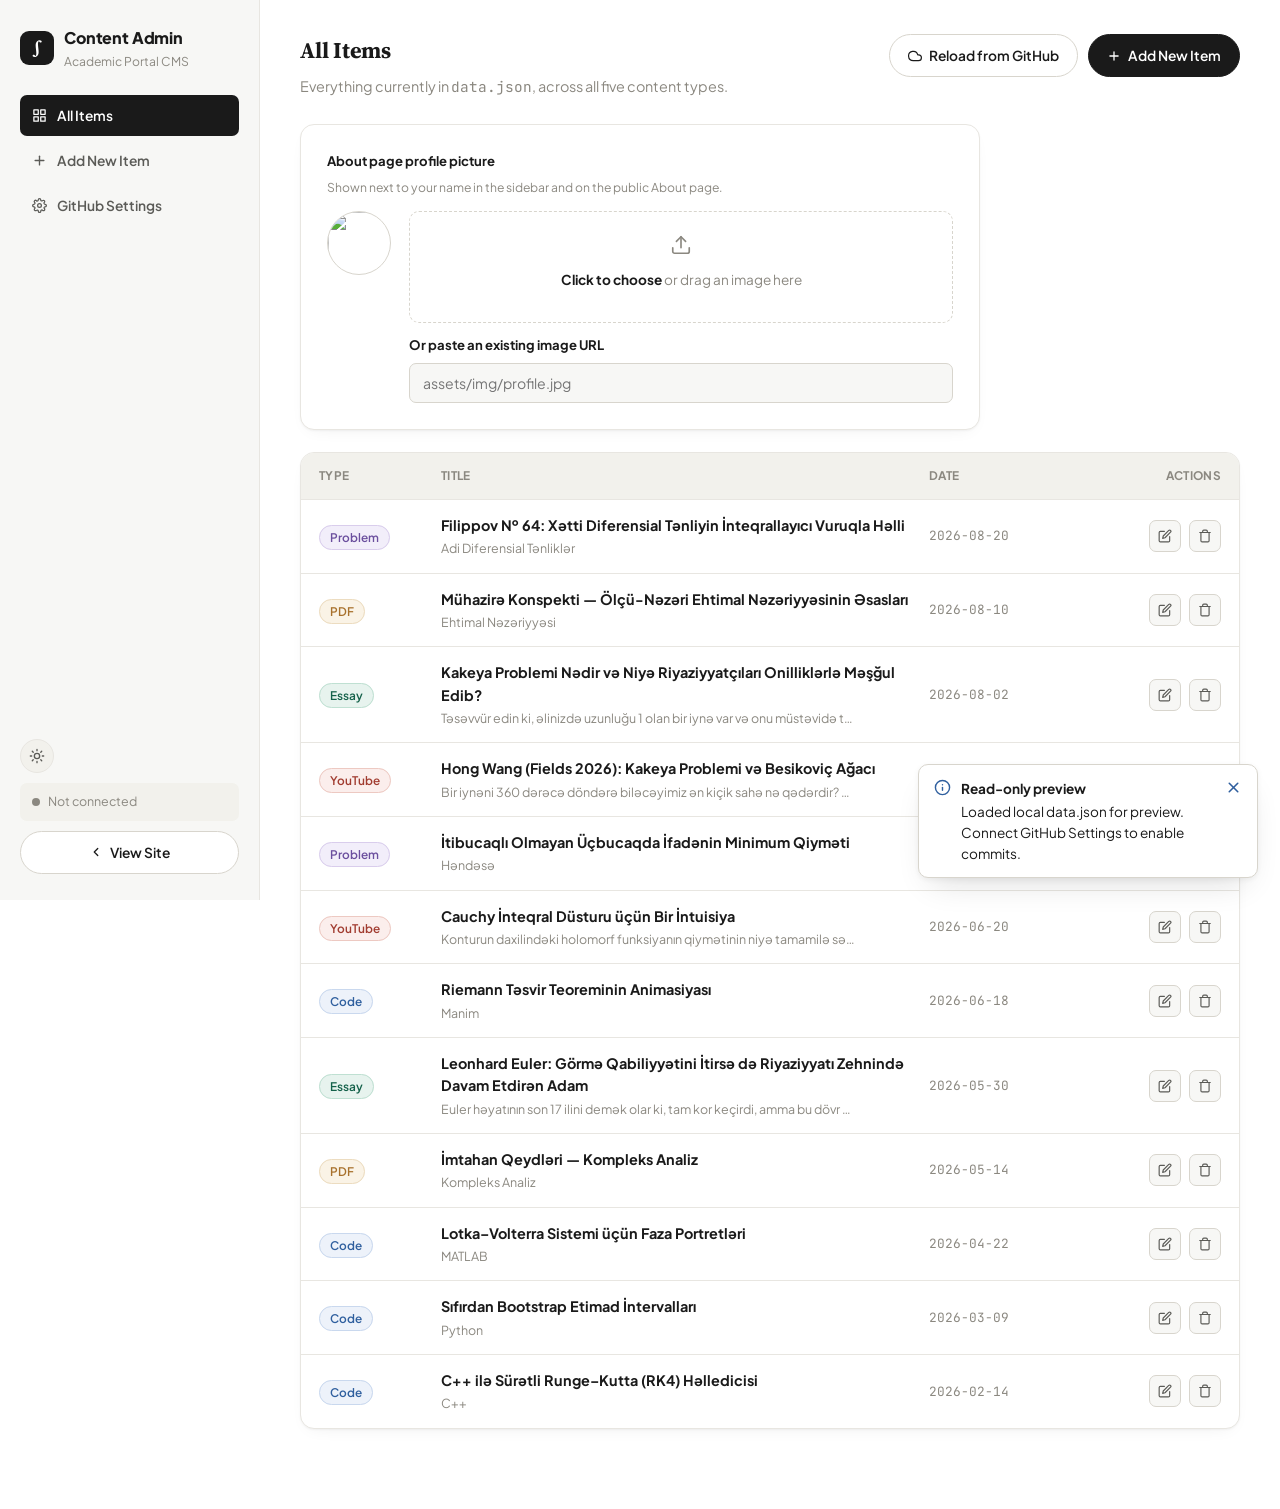
==== admin.html @ de687045 "Add files via upload" ====
<!DOCTYPE html>
<html lang="en">

<head>
  <meta charset="UTF-8">
  <meta name="viewport" content="width=device-width, initial-scale=1.0">
  <title>Admin — Anur Qoradalov</title>
  <link rel="preconnect" href="https://fonts.googleapis.com">
  <link rel="preconnect" href="https://fonts.gstatic.com" crossorigin>
  <link rel="stylesheet" href="styles.css">
  <link rel="stylesheet" href="https://cdnjs.cloudflare.com/ajax/libs/KaTeX/0.16.9/katex.min.css">
  <script defer src="https://cdnjs.cloudflare.com/ajax/libs/KaTeX/0.16.9/katex.min.js"></script>
  <script defer src="https://cdnjs.cloudflare.com/ajax/libs/KaTeX/0.16.9/contrib/auto-render.min.js"></script>
</head>

<body>

  <svg aria-hidden="true" style="position:absolute;width:0;height:0;overflow:hidden;">
    <defs>
      <symbol id="i-grid" viewBox="0 0 24 24" fill="none" stroke="currentColor" stroke-width="2" stroke-linecap="round" stroke-linejoin="round"><rect x="3" y="3" width="7" height="7"/><rect x="14" y="3" width="7" height="7"/><rect x="14" y="14" width="7" height="7"/><rect x="3" y="14" width="7" height="7"/></symbol>
      <symbol id="i-plus" viewBox="0 0 24 24" fill="none" stroke="currentColor" stroke-width="2.2" stroke-linecap="round" stroke-linejoin="round"><line x1="12" y1="5" x2="12" y2="19"/><line x1="5" y1="12" x2="19" y2="12"/></symbol>
      <symbol id="i-gear" viewBox="0 0 24 24" fill="none" stroke="currentColor" stroke-width="2" stroke-linecap="round" stroke-linejoin="round"><circle cx="12" cy="12" r="3"/><path d="M19.4 15a1.65 1.65 0 0 0 .33 1.82l.06.06a2 2 0 1 1-2.83 2.83l-.06-.06a1.65 1.65 0 0 0-1.82-.33 1.65 1.65 0 0 0-1 1.51V21a2 2 0 0 1-4 0v-.09A1.65 1.65 0 0 0 9 19.4a1.65 1.65 0 0 0-1.82.33l-.06.06a2 2 0 1 1-2.83-2.83l.06-.06a1.65 1.65 0 0 0 .33-1.82 1.65 1.65 0 0 0-1.51-1H3a2 2 0 0 1 0-4h.09A1.65 1.65 0 0 0 4.6 9a1.65 1.65 0 0 0-.33-1.82l-.06-.06a2 2 0 1 1 2.83-2.83l.06.06a1.65 1.65 0 0 0 1.82.33H9a1.65 1.65 0 0 0 1-1.51V3a2 2 0 0 1 4 0v.09a1.65 1.65 0 0 0 1 1.51 1.65 1.65 0 0 0 1.82-.33l.06-.06a2 2 0 1 1 2.83 2.83l-.06.06a1.65 1.65 0 0 0-.33 1.82V9a1.65 1.65 0 0 0 1.51 1H21a2 2 0 0 1 0 4h-.09a1.65 1.65 0 0 0-1.51 1z"/></symbol>
      <symbol id="i-edit" viewBox="0 0 24 24" fill="none" stroke="currentColor" stroke-width="2" stroke-linecap="round" stroke-linejoin="round"><path d="M11 4H4a2 2 0 0 0-2 2v14a2 2 0 0 0 2 2h14a2 2 0 0 0 2-2v-7"/><path d="M18.5 2.5a2.12 2.12 0 0 1 3 3L12 15l-4 1 1-4Z"/></symbol>
      <symbol id="i-trash" viewBox="0 0 24 24" fill="none" stroke="currentColor" stroke-width="2" stroke-linecap="round" stroke-linejoin="round"><polyline points="3 6 5 6 21 6"/><path d="M19 6v14a2 2 0 0 1-2 2H7a2 2 0 0 1-2-2V6m3 0V4a2 2 0 0 1 2-2h4a2 2 0 0 1 2 2v2"/></symbol>
      <symbol id="i-close" viewBox="0 0 24 24" fill="none" stroke="currentColor" stroke-width="2.2" stroke-linecap="round" stroke-linejoin="round"><line x1="18" y1="6" x2="6" y2="18"/><line x1="6" y1="6" x2="18" y2="18"/></symbol>
      <symbol id="i-check" viewBox="0 0 24 24" fill="none" stroke="currentColor" stroke-width="2.4" stroke-linecap="round" stroke-linejoin="round"><polyline points="20 6 9 17 4 12"/></symbol>
      <symbol id="i-alert" viewBox="0 0 24 24" fill="none" stroke="currentColor" stroke-width="2" stroke-linecap="round" stroke-linejoin="round"><path d="M10.29 3.86 1.82 18a2 2 0 0 0 1.71 3h16.94a2 2 0 0 0 1.71-3L13.71 3.86a2 2 0 0 0-3.42 0z"/><line x1="12" y1="9" x2="12" y2="13"/><line x1="12" y1="17" x2="12.01" y2="17"/></symbol>
      <symbol id="i-info" viewBox="0 0 24 24" fill="none" stroke="currentColor" stroke-width="2" stroke-linecap="round" stroke-linejoin="round"><circle cx="12" cy="12" r="10"/><line x1="12" y1="16" x2="12" y2="12"/><line x1="12" y1="8" x2="12.01" y2="8"/></symbol>
      <symbol id="i-eye" viewBox="0 0 24 24" fill="none" stroke="currentColor" stroke-width="2" stroke-linecap="round" stroke-linejoin="round"><path d="M1 12s4-8 11-8 11 8 11 8-4 8-11 8-11-8-11-8z"/><circle cx="12" cy="12" r="3"/></symbol>
      <symbol id="i-upload" viewBox="0 0 24 24" fill="none" stroke="currentColor" stroke-width="1.8" stroke-linecap="round" stroke-linejoin="round"><path d="M21 15v4a2 2 0 0 1-2 2H5a2 2 0 0 1-2-2v-4"/><polyline points="17 8 12 3 7 8"/><line x1="12" y1="3" x2="12" y2="15"/></symbol>
      <symbol id="i-copy" viewBox="0 0 24 24" fill="none" stroke="currentColor" stroke-width="2" stroke-linecap="round" stroke-linejoin="round"><rect x="9" y="9" width="13" height="13" rx="2"/><path d="M5 15H4a2 2 0 0 1-2-2V4a2 2 0 0 1 2-2h9a2 2 0 0 1 2 2v1"/></symbol>
      <symbol id="i-back" viewBox="0 0 24 24" fill="none" stroke="currentColor" stroke-width="2.2" stroke-linecap="round" stroke-linejoin="round"><polyline points="15 18 9 12 15 6"/></symbol>
      <symbol id="i-cloud" viewBox="0 0 24 24" fill="none" stroke="currentColor" stroke-width="2" stroke-linecap="round" stroke-linejoin="round"><path d="M18 10h-1.26A8 8 0 1 0 9 20h9a5 5 0 0 0 0-10z"/></symbol>
      <symbol id="i-sun" viewBox="0 0 24 24" fill="none" stroke="currentColor" stroke-width="2" stroke-linecap="round" stroke-linejoin="round"><circle cx="12" cy="12" r="4"/><path d="M12 2v2M12 20v2M4.93 4.93l1.41 1.41M17.66 17.66l1.41 1.41M2 12h2M20 12h2M6.34 17.66l-1.41 1.41M19.07 4.93l-1.41 1.41"/></symbol>
      <symbol id="i-moon" viewBox="0 0 24 24" fill="none" stroke="currentColor" stroke-width="2" stroke-linecap="round" stroke-linejoin="round"><path d="M21 12.79A9 9 0 1 1 11.21 3 7 7 0 0 0 21 12.79z"/></symbol>
    </defs>
  </svg>

  <div class="admin-shell">

    <!-- ===================== SIDEBAR ===================== -->
    <aside class="admin-sidebar">
      <div class="admin-brand">
        <div class="admin-brand-mark">∫</div>
        <div>
          <div class="admin-brand-text">Content Admin</div>
          <div class="admin-brand-sub">Academic Portal CMS</div>
        </div>
      </div>

      <nav class="admin-nav">
        <button class="admin-nav-btn is-active" data-view="items"><svg aria-hidden="true"><use href="#i-grid"/></svg>All Items</button>
        <button class="admin-nav-btn" data-view="editor"><svg aria-hidden="true"><use href="#i-plus"/></svg>Add New Item</button>
        <button class="admin-nav-btn" data-view="settings"><svg aria-hidden="true"><use href="#i-gear"/></svg>GitHub Settings</button>
      </nav>

      <div class="admin-sidebar-footer">
        <button class="theme-toggle" id="themeToggle" type="button" aria-label="Toggle dark mode" style="align-self:flex-start;">
          <svg class="icon-sun" aria-hidden="true"><use href="#i-sun"/></svg>
          <svg class="icon-moon" aria-hidden="true"><use href="#i-moon"/></svg>
        </button>
        <div class="conn-status" id="connStatus">
          <span class="conn-dot"></span>
          <span id="connStatusText">Not connected</span>
        </div>
        <a class="btn" href="index.html" style="justify-content:center;">
          <svg aria-hidden="true"><use href="#i-back"/></svg> View Site
        </a>
      </div>
    </aside>

    <!-- ===================== MAIN ===================== -->
    <main class="admin-main">

      <!-- ---------- ITEMS LIST ---------- -->
      <section class="admin-view is-active" data-view="items">
        <div class="admin-header">
          <div>
            <h2>All Items</h2>
            <p>Everything currently in <span class="mono">data.json</span>, across all five content types.</p>
          </div>
          <div style="display:flex; gap:10px;">
            <button class="btn" id="refreshItemsBtn"><svg aria-hidden="true"><use href="#i-cloud"/></svg>Reload from GitHub</button>
            <button class="btn btn-primary" id="newItemBtn"><svg aria-hidden="true"><use href="#i-plus"/></svg>Add New Item</button>
          </div>
        </div>

        <div class="settings-card" id="aboutCard" style="max-width:680px; margin-bottom:22px;">
          <div class="field" style="margin-bottom:14px;">
            <label>About page profile picture</label>
            <p class="hint" style="margin-top:0; margin-bottom:10px;">Shown next to your name in the sidebar and on the public About page.</p>
          </div>
          <div style="display:flex; gap:18px; align-items:flex-start; flex-wrap:wrap;">
            <img id="avatarPreview" src="" alt="" hidden style="width:64px; height:64px; border-radius:50%; object-fit:cover; border:1px solid var(--border-strong); flex-shrink:0;">
            <div style="flex:1; min-width:220px;">
              <div class="file-drop" id="avatarDrop">
                <svg aria-hidden="true"><use href="#i-upload"/></svg>
                <div><strong>Click to choose</strong> or drag an image here</div>
                <div class="file-name" id="avatarFileName"></div>
              </div>
              <input type="file" id="avatarFileInput" accept="image/*" hidden>
              <div class="field" style="margin-top:12px; margin-bottom:0;">
                <label for="s-avatar-url">Or paste an existing image URL</label>
                <input type="text" id="s-avatar-url" placeholder="assets/img/profile.jpg">
              </div>
            </div>
          </div>
        </div>

        <div class="item-table" id="itemTable">
          <div class="item-row item-head">
            <div>Type</div>
            <div>Title</div>
            <div>Date</div>
            <div style="text-align:right;">Actions</div>
          </div>
          <div id="itemRows"></div>
        </div>
      </section>

      <!-- ---------- EDITOR ---------- -->
      <section class="admin-view" data-view="editor">
        <div class="admin-header">
          <div>
            <h2 id="editorHeading">Add New Item</h2>
            <p>Pick a content type — the fields below change to match. Changes are staged locally until you commit.</p>
          </div>
        </div>

        <form class="settings-card" id="itemForm" style="max-width:680px;">
          <input type="hidden" id="f-id">
          <input type="hidden" id="f-sourcetype">

          <!-- Fields of Mathematics — pre-defined suggestions used by the "Field of Mathematics"
               text input (Azerbaijani/English course names) and by the tag input below. -->
          <datalist id="fieldsOfMathList">
            <option value="Algebra"><option value="Complex Analysis"><option value="Geometry">
            <option value="Lebesgue Integral & Measure"><option value="Mathematical Logic">
            <option value="Mathematical Statistics"><option value="Numerical Analysis">
            <option value="ODE"><option value="PDE"><option value="Probability">
            <option value="Real Analysis"><option value="Topology">
          </datalist>
          <datalist id="fieldsOfMathTagList">
            <option value="algebra"><option value="complex-analysis"><option value="geometry">
            <option value="lebesgue-integral-and-measure"><option value="mathematical-logic">
            <option value="mathematical-statistics"><option value="numerical-analysis">
            <option value="ordinary-differential-equations"><option value="partial-differential-equations">
            <option value="probability"><option value="real-analysis"><option value="topology">
          </datalist>

          <div class="field">
            <label for="f-type">Content type</label>
            <select id="f-type">
              <option value="problem">Solved Problem</option>
              <option value="story">Essay / Story</option>
              <option value="code">Code &amp; Animation</option>
              <option value="youtube">YouTube Video</option>
              <option value="pdf">PDF Document</option>
            </select>
          </div>

          <div class="field">
            <label for="f-title">Title</label>
            <input type="text" id="f-title" placeholder="e.g. Filippov № 64: Xətti Diferensial Tənliyin Həlli" required>
          </div>

          <!-- Problem fields -->
          <div class="type-fields" data-type-fields="problem">
            <div class="field">
              <label for="f-course-problem">Field of Mathematics</label>
              <input type="text" id="f-course-problem" list="fieldsOfMathList" placeholder="e.g. Adi Diferensial Tənliklər">
              <p class="hint">Pick a pre-defined field from the list, or type your own.</p>
            </div>
            <div class="field">
              <label for="f-question">Question (LaTeX + text — wrap math in $...$ or $$...$$)</label>
              <textarea id="f-question" class="serif-textarea" placeholder="Tənliyi həll edin: $$y' - y/x = x$$"></textarea>
              <p class="hint">Use blank lines for new paragraphs, and lines starting with <span class="mono">### </span> for section headers.</p>
            </div>
            <div class="live-preview" id="questionPreview"><span class="ph">Live preview appears here</span></div>

            <div class="field" style="margin-top:18px;">
              <label for="f-solution">Solution (Overleaf-style — same syntax as above)</label>
              <textarea id="f-solution" class="serif-textarea" placeholder="### 1. Addım&#10;&#10;İzah mətni... $$formula$$"></textarea>
            </div>
            <div class="live-preview" id="solutionPreview"><span class="ph">Live preview appears here</span></div>
          </div>

          <!-- Story fields (essays, biographies, personal reflections, cross-disciplinary writing) -->
          <div class="type-fields" data-type-fields="story">
            <div class="field">
              <label for="f-content">Content</label>
              <textarea id="f-content" class="serif-textarea" style="min-height:160px;" placeholder="Bioqrafiya, şəxsi düşüncə, elmi-kütləvi yazı... blank sətirlər yeni paraqraf yaradır."></textarea>
            </div>
            <div class="live-preview" id="contentPreview"><span class="ph">Live preview appears here</span></div>
            <div class="field" style="margin-top:18px;">
              <label for="f-image">Cover image URL (optional)</label>
              <input type="text" id="f-image" placeholder="assets/img/kakeya-cover.jpg">
            </div>
            <div class="field" style="margin-top:18px;">
              <label>Additional images (optional)</label>
              <p class="hint" style="margin-top:0;">e.g. mathematical diagrams, a portrait, plots. Each can be placed inline, as a full-width divider, or wrapped left/right of the text.</p>
              <div id="storyImagesList" class="story-images-list"></div>
              <button type="button" class="btn" id="addStoryImageBtn" style="margin-top:10px;">
                <svg aria-hidden="true"><use href="#i-plus"/></svg>Add Image
              </button>
            </div>
          </div>

          <!-- Code & Animation fields -->
          <div class="type-fields" data-type-fields="code">
            <div class="field">
              <label for="f-language">Language / Tool</label>
              <select id="f-language">
                <option value="Manim">Manim</option>
                <option value="MATLAB">MATLAB</option>
                <option value="Python">Python</option>
                <option value="C++">C++</option>
              </select>
            </div>
            <div class="field">
              <label for="f-code-snippet">Code snippet</label>
              <textarea id="f-code-snippet" placeholder="Kodu buraya yapışdırın…" style="min-height:160px;"></textarea>
            </div>
            <div class="field-row">
              <div class="field">
                <label for="f-animation-url">Animation / video URL (optional)</label>
                <input type="url" id="f-animation-url" placeholder="https://youtu.be/…">
              </div>
              <div class="field">
                <label for="f-github-url">GitHub URL (optional)</label>
                <input type="url" id="f-github-url" placeholder="https://github.com/…">
              </div>
            </div>
          </div>

          <!-- YouTube fields -->
          <div class="type-fields" data-type-fields="youtube">
            <div class="field">
              <label for="f-video-url">YouTube URL</label>
              <input type="url" id="f-video-url" placeholder="https://youtu.be/…">
              <p class="hint">The thumbnail is generated automatically from the video ID.</p>
            </div>
            <div class="field">
              <label for="f-yt-desc">Description</label>
              <textarea id="f-yt-desc" style="min-height:80px; font-family:inherit; font-size:0.9rem;"></textarea>
            </div>
          </div>

          <!-- PDF fields -->
          <div class="type-fields" data-type-fields="pdf">
            <div class="field">
              <label>PDF file</label>
              <div class="file-drop" id="pdfDrop">
                <svg aria-hidden="true"><use href="#i-upload"/></svg>
                <div><strong>Click to choose</strong> or drag a PDF here</div>
                <div class="file-name" id="pdfFileName"></div>
              </div>
              <input type="file" id="pdfFileInput" accept="application/pdf" hidden>
              <p class="hint">Uploaded to <span class="mono" id="pdfAssetPathHint">assets/pdf/</span> on commit. Or paste an existing path/URL below.</p>
            </div>
            <div class="field">
              <label for="f-pdf-url">PDF path or URL</label>
              <input type="text" id="f-pdf-url" placeholder="assets/pdf/my-notes.pdf">
            </div>
            <div class="field">
              <label>Thumbnail image (optional)</label>
              <div class="file-drop" id="pdfThumbDrop">
                <svg aria-hidden="true"><use href="#i-upload"/></svg>
                <div><strong>Click to choose</strong> or drag a cover image here</div>
                <div class="file-name" id="pdfThumbFileName"></div>
              </div>
              <input type="file" id="pdfThumbFileInput" accept="image/*" hidden>
              <p class="hint">Uploaded to <span class="mono">assets/img/</span> on commit — or paste an existing URL below. Leave both blank to use the default document icon.</p>
            </div>
            <div class="field">
              <label for="f-pdf-thumb">Thumbnail URL</label>
              <input type="text" id="f-pdf-thumb" placeholder="assets/img/my-notes-cover.jpg">
            </div>
            <div class="field">
              <label for="f-course-pdf">Field of Mathematics</label>
              <input type="text" id="f-course-pdf" list="fieldsOfMathList" placeholder="e.g. Kompleks Analiz">
            </div>
          </div>

          <div class="field-row">
            <div class="field">
              <label for="f-date">Date</label>
              <input type="date" id="f-date">
            </div>
            <div class="field">
              <label for="f-tags-input">Tags</label>
              <div class="tag-input-row" id="tagInputRow">
                <input type="text" id="f-tags-input" list="fieldsOfMathTagList" placeholder="Type a tag, press Enter">
              </div>
              <p class="hint">Include a Field of Mathematics tag (e.g. <span class="mono">ode</span>, <span class="mono">complex-analysis</span>) to make this item filterable by field.</p>
            </div>
          </div>

          <div class="field" style="display:flex; gap:10px; margin-top:6px;">
            <button type="submit" class="btn btn-primary"><svg aria-hidden="true"><use href="#i-check"/></svg>Save to List</button>
            <button type="button" class="btn" id="cancelEditBtn">Cancel</button>
          </div>
        </form>
      </section>

      <!-- ---------- SETTINGS ---------- -->
      <section class="admin-view" data-view="settings">
        <div class="admin-header">
          <div>
            <h2>GitHub Settings</h2>
            <p>Connect a Personal Access Token so changes can be committed straight to your repository.</p>
          </div>
        </div>

        <form class="settings-card" id="settingsForm">
          <div class="field">
            <label for="s-token">Personal Access Token</label>
            <div class="pw-wrap">
              <input type="password" id="s-token" placeholder="ghp_…">
              <button type="button" id="togglePw" aria-label="Show token">
                <svg aria-hidden="true"><use href="#i-eye"/></svg>
              </button>
            </div>
            <p class="hint">Fine-grained token with read/write access to Contents on this one repo. Stored only in this browser's localStorage — never sent anywhere but api.github.com.</p>
          </div>
          <div class="field-row">
            <div class="field">
              <label for="s-owner">Repository owner</label>
              <input type="text" id="s-owner" placeholder="goradalovanur-bit">
            </div>
            <div class="field">
              <label for="s-repo">Repository name</label>
              <input type="text" id="s-repo" placeholder="goradalovanur-bit.github.io">
            </div>
          </div>
          <div class="field-row">
            <div class="field">
              <label for="s-branch">Branch</label>
              <input type="text" id="s-branch" placeholder="main">
            </div>
            <div class="field">
              <label for="s-datapath">Path to data.json</label>
              <input type="text" id="s-datapath" placeholder="data.json">
            </div>
          </div>
          <div class="field">
            <label for="s-assetpath">PDF asset folder</label>
            <input type="text" id="s-assetpath" placeholder="assets/pdf/">
          </div>
          <div class="field" style="display:flex; gap:10px;">
            <button type="submit" class="btn btn-primary"><svg aria-hidden="true"><use href="#i-check"/></svg>Save &amp; Test Connection</button>
            <button type="button" class="btn btn-danger" id="clearTokenBtn">Clear Token</button>
          </div>
        </form>
      </section>

    </main>
  </div>

  <!-- ===================== COMMIT BAR ===================== -->
  <div class="settings-card" id="commitBar" style="position:fixed; bottom:22px; left:50%; transform:translateX(-50%); display:none; z-index:150; padding:14px 18px; max-width:560px; width:calc(100% - 44px); align-items:center; gap:14px; flex-direction:row; justify-content:space-between;">
    <span style="font-size:0.86rem; font-weight:600;" id="commitBarText">You have unsaved local changes.</span>
    <div style="display:flex; gap:8px;">
      <button class="btn" id="copyPayloadBtn"><svg aria-hidden="true"><use href="#i-copy"/></svg>Copy JSON</button>
      <button class="btn btn-primary" id="commitBtn"><svg aria-hidden="true"><use href="#i-cloud"/></svg>Commit to GitHub</button>
    </div>
  </div>

  <!-- ===================== TOASTS ===================== -->
  <div class="toast-stack" id="toastStack"></div>

  <script src="admin.js"></script>
</body>

</html>
---- styles.css ----
/* =========================================================================
   Anur Qoradalov — Medium-Style Academic Portal
   Shared design system for index.html (public feed) and admin.html
   ========================================================================= */

@import url('https://fonts.googleapis.com/css2?family=Plus+Jakarta+Sans:ital,wght@0,400;0,500;0,600;0,700;0,800;1,500&family=Source+Serif+4:ital,opsz,wght@0,8..60,400;0,8..60,600;0,8..60,700;1,8..60,500&family=JetBrains+Mono:wght@400;500;600&display=swap');

:root {
  --bg: #ffffff;
  --bg-sunk: #f7f7f5;
  --card: #ffffff;
  --border: #e8e6e1;
  --border-strong: #d8d5cd;
  --ink: #1a1a1a;
  --ink-soft: #5b5b57;
  --ink-faint: #8b8880;
  --accent: #1a7a5e;
  --accent-ink: #14614a;
  --accent-bg: #e7f3ee;
  --pill: #f2f1ec;
  --pill-hover: #e7e5dd;
  --paper: #fbf9f4;
  --paper-border: #e3ddc9;
  --code-bg: #1e1e1c;
  --code-ink: #e8e6df;
  --green-ink: #1a7a5e;
  --green-bg: #e7f3ee;
  --green-line: #bfe0d2;
  --red-ink: #a13c30;
  --red-bg: #fbeeec;
  --red-line: #edc9c2;
  --blue-ink: #2f5f9e;
  --blue-bg: #edf2fa;
  --blue-line: #c9d8ee;
  --purple-ink: #6b4f9e;
  --purple-bg: #f2eefa;
  --purple-line: #d9cdec;
  --r-lg: 14px;
  --r-md: 10px;
  --r-sm: 7px;
  --shadow: 0 1px 2px rgba(20, 20, 18, 0.04), 0 6px 18px -10px rgba(20, 20, 18, 0.10);
  --shadow-hover: 0 2px 6px rgba(20, 20, 18, 0.06), 0 16px 34px -14px rgba(20, 20, 18, 0.16);
  --sidebar-w: 244px;
  --maxw-feed: 700px;
  color-scheme: light;
}

[data-theme="dark"] {
  --bg: #171715;
  --bg-sunk: #1e1e1b;
  --card: #1c1c19;
  --border: #322f28;
  --border-strong: #3d3a32;
  --ink: #ece9e1;
  --ink-soft: #b3afa3;
  --ink-faint: #7c786e;
  --accent: #4bbf98;
  --accent-ink: #6ed3ae;
  --accent-bg: #17322a;
  --pill: #26251f;
  --pill-hover: #302e26;
  --paper: #201f1a;
  --paper-border: #3a362a;
  --code-bg: #0f0f0e;
  --code-ink: #e2dfd6;
  --green-ink: #6ed3ae;
  --green-bg: #17322a;
  --green-line: #2b4a3d;
  --red-ink: #e2a89a;
  --red-bg: #34211d;
  --red-line: #4d322b;
  --blue-ink: #a9c3ec;
  --blue-bg: #1c2740;
  --blue-line: #2e3d5c;
  --purple-ink: #cab8ec;
  --purple-bg: #2a2440;
  --purple-line: #3e3560;
  --shadow: 0 1px 2px rgba(0,0,0,0.3), 0 6px 18px -10px rgba(0,0,0,0.5);
  --shadow-hover: 0 2px 8px rgba(0,0,0,0.35), 0 18px 38px -16px rgba(0,0,0,0.6);
  color-scheme: dark;
}

* { box-sizing: border-box; }
html { scroll-behavior: smooth; }

body {
  margin: 0;
  background: var(--bg);
  color: var(--ink);
  font-family: 'Plus Jakarta Sans', -apple-system, BlinkMacSystemFont, 'Segoe UI', sans-serif;
  -webkit-font-smoothing: antialiased;
  line-height: 1.55;
  transition: background 0.2s ease, color 0.2s ease;
}

::selection { background: var(--accent-bg); color: var(--ink); }
a { color: inherit; text-decoration: none; }
img { max-width: 100%; display: block; }
button { font: inherit; }
.mono { font-family: 'JetBrains Mono', monospace; }
.serif { font-family: 'Source Serif 4', Georgia, 'Times New Roman', serif; }

a:focus-visible, button:focus-visible, summary:focus-visible, input:focus-visible,
select:focus-visible, textarea:focus-visible {
  outline: 2px solid var(--accent);
  outline-offset: 3px;
  border-radius: 4px;
}

/* ---------- App shell (sidebar + main) ---------- */
.app-shell { display: flex; min-height: 100vh; }

.sidebar {
  width: var(--sidebar-w);
  flex-shrink: 0;
  border-right: 1px solid var(--border);
  padding: 22px 16px;
  display: flex;
  flex-direction: column;
  gap: 22px;
  position: sticky;
  top: 0;
  height: 100vh;
  overflow-y: auto;
}

.brand-mark-row { display: flex; align-items: center; justify-content: space-between; padding: 0 6px; }
.brand-mark {
  width: 34px; height: 34px; border-radius: 9px; background: var(--ink); color: var(--bg);
  display: flex; align-items: center; justify-content: center; font-family: 'Source Serif 4', serif;
  font-weight: 700; font-size: 1.1rem; flex-shrink: 0;
}

.theme-toggle {
  display: inline-flex; align-items: center; justify-content: center; width: 34px; height: 34px;
  border-radius: 999px; border: 1px solid var(--border); background: var(--pill); color: var(--ink-soft);
  cursor: pointer; transition: background 0.16s ease, color 0.16s ease, border-color 0.16s ease; flex-shrink: 0;
}
.theme-toggle:hover { background: var(--pill-hover); color: var(--ink); }
.theme-toggle svg { width: 16px; height: 16px; }
.theme-toggle .icon-moon { display: none; }
[data-theme="dark"] .theme-toggle .icon-sun { display: none; }
[data-theme="dark"] .theme-toggle .icon-moon { display: inline-block; }

.search-field { position: relative; padding: 0 2px; }
.search-field svg { position: absolute; left: 14px; top: 50%; transform: translateY(-50%); width: 15px; height: 15px; color: var(--ink-faint); pointer-events: none; }
.search-field input {
  width: 100%; padding: 9px 12px 9px 34px; border-radius: 999px; border: 1px solid var(--border-strong);
  background: var(--bg-sunk); color: var(--ink); font-family: inherit; font-size: 0.86rem;
  transition: border-color 0.16s ease, box-shadow 0.16s ease;
}
.search-field input:focus { border-color: var(--accent); box-shadow: 0 0 0 3px var(--accent-bg); outline: none; }
.search-field input::placeholder { color: var(--ink-faint); }

.side-nav { display: flex; flex-direction: column; gap: 2px; }
.side-nav-btn {
  display: flex; align-items: center; gap: 12px; padding: 10px 12px; border-radius: var(--r-sm);
  border: none; background: transparent; color: var(--ink-soft); font-weight: 600; font-size: 0.92rem;
  text-align: left; cursor: pointer; transition: background 0.15s ease, color 0.15s ease; width: 100%;
}
.side-nav-btn svg { width: 18px; height: 18px; flex-shrink: 0; }
.side-nav-btn:hover { background: var(--pill); color: var(--ink); }
.side-nav-btn.is-active { background: var(--ink); color: var(--bg); }
[data-theme="dark"] .side-nav-btn.is-active { color: #171715; }

.sidebar-spacer { flex: 1; }

.about-block { padding: 4px 6px; border-top: 1px solid var(--border); padding-top: 18px; }
.about-block-head { display: flex; align-items: center; gap: 10px; padding: 8px 6px; border-radius: var(--r-sm); cursor: pointer; transition: background 0.15s ease; }
.about-block-head:hover { background: var(--pill); }
.about-block-head.is-active { background: var(--ink); }
.about-block-head.is-active .about-name, .about-block-head.is-active .about-role { color: var(--bg); }
[data-theme="dark"] .about-block-head.is-active .about-name, [data-theme="dark"] .about-block-head.is-active .about-role { color: #171715; }
.about-avatar {
  width: 32px; height: 32px; border-radius: 50%; background: var(--pill-hover); flex-shrink: 0;
  display: flex; align-items: center; justify-content: center; color: var(--ink-soft);
}
.about-avatar svg { width: 16px; height: 16px; }
.about-name { font-size: 0.88rem; font-weight: 700; color: var(--ink); }
.about-role { font-size: 0.76rem; color: var(--ink-faint); }
.social-icons { display: flex; gap: 8px; padding: 12px 6px 0; flex-wrap: wrap; }
.social-icon {
  width: 32px; height: 32px; border-radius: 999px; border: 1px solid var(--border); background: var(--pill);
  display: flex; align-items: center; justify-content: center; color: var(--ink-soft);
  transition: background 0.16s ease, color 0.16s ease, border-color 0.16s ease;
}
.social-icon:hover { background: var(--pill-hover); color: var(--ink); border-color: var(--border-strong); }
.social-icon svg { width: 15px; height: 15px; }

/* ---------- Main column ---------- */
.main-col { flex: 1; min-width: 0; }
.main-inner { max-width: var(--maxw-feed); margin: 0 auto; padding: 36px 24px 90px; }

.feed-heading { margin-bottom: 18px; }
.feed-heading h1 { font-family: 'Source Serif 4', serif; font-size: clamp(1.5rem, 3vw, 1.9rem); font-weight: 700; letter-spacing: -0.01em; margin: 0 0 6px; }
.feed-heading p { margin: 0; color: var(--ink-faint); font-size: 0.92rem; }

/* Filters: compact toggle button + collapsible pill panel (multi-select) */
.filters-toggle-btn {
  display: inline-flex; align-items: center; gap: 7px; font-family: inherit; font-size: 0.82rem; font-weight: 600;
  padding: 8px 14px; border-radius: 999px; border: 1px solid var(--border-strong); background: var(--bg);
  color: var(--ink-soft); cursor: pointer; margin: 2px 0 8px;
  transition: border-color 0.16s ease, color 0.16s ease, background 0.16s ease;
}
.filters-toggle-btn:hover { border-color: var(--accent); color: var(--ink); }
.filters-toggle-btn.has-active { border-color: var(--accent); color: var(--accent-ink); background: var(--accent-bg); }
.filters-toggle-btn svg { width: 14px; height: 14px; transition: transform 0.18s ease; }
.filters-toggle-btn.is-open svg { transform: rotate(180deg); }
.filters-toggle-btn .filter-count {
  display: inline-flex; align-items: center; justify-content: center; min-width: 17px; height: 17px;
  padding: 0 5px; border-radius: 999px; background: var(--ink); color: var(--bg); font-size: 0.68rem; font-weight: 700;
}
[data-theme="dark"] .filters-toggle-btn .filter-count { color: #171715; }

/* Filter pill bar (collapsed by default; opened via .filters-toggle-btn) */
.filter-bar {
  display: flex; flex-wrap: wrap; gap: 8px; max-height: 0; overflow: hidden; opacity: 0; padding: 0;
  margin-bottom: 0; transition: max-height 0.22s ease, opacity 0.18s ease, padding 0.22s ease, margin 0.22s ease;
}
.filter-bar.is-open { max-height: 600px; opacity: 1; padding: 2px 0 20px; margin-bottom: 4px; }
.filter-pill {
  font-family: inherit; font-size: 0.82rem; font-weight: 600; padding: 8px 15px; border-radius: 999px;
  border: 1px solid var(--border-strong); background: var(--bg); color: var(--ink-soft); cursor: pointer;
  transition: border-color 0.16s ease, color 0.16s ease, background 0.16s ease;
}
.filter-pill:hover { border-color: var(--accent); color: var(--ink); }
.filter-pill.is-active { background: var(--ink); border-color: var(--ink); color: var(--bg); }
[data-theme="dark"] .filter-pill.is-active { color: #171715; }

/* ---------- Feed cards ---------- */
.feed { display: flex; flex-direction: column; gap: 22px; }
.post-card {
  border: 1px solid var(--border); border-radius: var(--r-lg); background: var(--card); box-shadow: var(--shadow);
  padding: 24px 26px; transition: box-shadow 0.18s ease, border-color 0.18s ease;
  opacity: 0; animation: card-in 0.3s ease forwards;
}
@keyframes card-in { from { opacity: 0; transform: translateY(6px); } to { opacity: 1; transform: translateY(0); } }
.post-card:hover { box-shadow: var(--shadow-hover); border-color: var(--border-strong); }
.post-card.is-hidden { display: none; }

.post-kicker {
  display: flex; align-items: center; gap: 8px; font-size: 0.78rem; color: var(--ink-faint); margin: 0 0 10px;
}
.post-kicker .type-dot { width: 6px; height: 6px; border-radius: 50%; background: currentColor; }
.post-kicker.k-problem { color: var(--purple-ink); }
.post-kicker.k-story { color: var(--accent-ink); }
.post-kicker.k-code { color: var(--blue-ink); }
.post-kicker.k-youtube { color: var(--red-ink); }
.post-kicker.k-pdf { color: #a8712c; }

.post-title { font-family: 'Source Serif 4', serif; font-size: 1.3rem; font-weight: 700; line-height: 1.3; letter-spacing: -0.01em; margin: 0 0 10px; }
.post-excerpt { font-size: 0.96rem; color: var(--ink-soft); margin: 0; line-height: 1.65; }
.post-excerpt p { margin: 0 0 12px; }
.post-excerpt p:last-child { margin-bottom: 0; }
/* Essays & Stories: higher-contrast body text for better reading comfort */
.post-excerpt.post-excerpt-readable { color: var(--ink); font-size: 1rem; line-height: 1.75; }

/* Story images: inline gallery with placement rules */
.story-image { margin: 4px 0 14px; }
.story-image img { border-radius: var(--r-md); border: 1px solid var(--border); width: 100%; }
.story-image figcaption { font-size: 0.78rem; color: var(--ink-faint); margin-top: 6px; text-align: center; }
.story-image-full { width: 100%; }
.story-image-inline { max-width: 360px; margin-left: auto; margin-right: auto; }
.story-image-left { float: left; width: 42%; margin: 4px 18px 12px 0; }
.story-image-right { float: right; width: 42%; margin: 4px 0 12px 18px; }
@media (max-width: 520px) {
  .story-image-left, .story-image-right { float: none; width: 100%; margin: 4px 0 14px; }
}

.post-media { border-radius: var(--r-md); overflow: hidden; margin: 4px 0 14px; border: 1px solid var(--border); position: relative; cursor: pointer; background: #0f0f0e; aspect-ratio: 16/9; }
.post-media img { width: 100%; height: 100%; object-fit: cover; }
.post-media .play-badge {
  position: absolute; top: 50%; left: 50%; transform: translate(-50%,-50%); width: 52px; height: 52px; border-radius: 50%;
  background: rgba(255,255,255,0.94); display: flex; align-items: center; justify-content: center;
  box-shadow: 0 8px 22px rgba(0,0,0,0.35); transition: transform 0.18s ease;
}
.post-media:hover .play-badge { transform: translate(-50%,-50%) scale(1.08); }
.post-media .play-badge svg { width: 20px; height: 20px; color: #171715; margin-left: 2px; }

.post-media.media-pdf { background: linear-gradient(135deg, var(--pill) 0%, var(--pill-hover) 100%); display: flex; align-items: center; justify-content: center; }
.post-media.media-pdf svg.pdf-fallback { width: 30%; height: 30%; color: #a8712c; opacity: 0.8; }

.tag-row { display: flex; flex-wrap: wrap; gap: 7px; margin-top: 14px; }
.tag {
  font-size: 0.74rem; font-weight: 600; padding: 4px 10px; border-radius: 999px;
  border: 1px solid var(--border-strong); color: var(--ink-soft); background: var(--bg-sunk);
}
.tag.t-course { color: var(--purple-ink); border-color: var(--purple-line); background: var(--purple-bg); }
.tag.t-lang { color: var(--blue-ink); border-color: var(--blue-line); background: var(--blue-bg); }
.tag.t-problem { color: var(--purple-ink); border-color: var(--purple-line); background: var(--purple-bg); }
.tag.t-story { color: var(--accent-ink); border-color: var(--green-line); background: var(--green-bg); }
.tag.t-code { color: var(--blue-ink); border-color: var(--blue-line); background: var(--blue-bg); }
.tag.t-youtube { color: var(--red-ink); border-color: var(--red-line); background: var(--red-bg); }
.tag.t-pdf { color: #a8712c; border-color: #ecdcc0; background: #faf3e6; }
[data-theme="dark"] .tag.t-pdf { color: #d9a768; border-color: #4a3b24; background: #2c2416; }
.tag.t-field { color: var(--purple-ink); border-color: var(--purple-line); background: var(--purple-bg); font-weight: 700; }

.post-actions { display: flex; flex-wrap: wrap; gap: 8px; margin-top: 18px; }
.action-btn {
  display: inline-flex; align-items: center; gap: 6px; padding: 8px 15px; border-radius: 999px;
  border: 1px solid var(--border-strong); background: var(--bg); font-size: 0.8rem; font-weight: 600;
  color: var(--ink-soft); cursor: pointer; transition: border-color 0.16s ease, color 0.16s ease, background 0.16s ease, transform 0.16s ease;
}
.action-btn svg { width: 14px; height: 14px; }
.action-btn:hover { border-color: var(--accent); color: var(--accent-ink); background: var(--accent-bg); transform: translateY(-1px); }
.action-btn.primary { background: var(--ink); border-color: var(--ink); color: var(--bg); }
[data-theme="dark"] .action-btn.primary { color: #171715; }
.action-btn.primary:hover { background: var(--accent-ink); border-color: var(--accent-ink); color: #fff; }

/* ---------- Overleaf-style solution panel ---------- */
.solution-panel {
  display: none; margin-top: 18px; border: 1px solid var(--paper-border); border-radius: var(--r-md);
  background: var(--paper); box-shadow: inset 0 1px 0 rgba(255,255,255,0.5);
  overflow: hidden;
}
.solution-panel.is-open { display: block; }
.solution-panel-head {
  padding: 12px 22px; border-bottom: 1px solid var(--paper-border); display: flex; align-items: center; gap: 8px;
  font-family: 'Source Serif 4', serif; font-weight: 600; font-size: 0.86rem; color: var(--ink-soft);
  letter-spacing: 0.02em; text-transform: uppercase;
}
.solution-panel-body {
  padding: 24px 28px 30px; font-family: 'Source Serif 4', Georgia, 'Times New Roman', serif;
  font-size: 1rem; line-height: 1.75; color: var(--ink);
}
.solution-panel-body h4 {
  font-size: 1.02rem; font-weight: 700; margin: 22px 0 10px; padding-bottom: 6px;
  border-bottom: 1px solid var(--paper-border); letter-spacing: -0.005em;
}
.solution-panel-body h4:first-child { margin-top: 0; }
.solution-panel-body p { margin: 0 0 14px; }
.solution-panel-body .katex-display { margin: 1em 0; overflow-x: auto; overflow-y: hidden; }
.solution-panel-body strong { font-weight: 700; }

.question-block {
  font-family: 'Source Serif 4', Georgia, 'Times New Roman', serif; font-size: 1.02rem; line-height: 1.7;
  color: var(--ink); margin: 2px 0 4px;
}
.question-block p { margin: 0 0 12px; }
.question-block .katex-display { margin: 0.9em 0; overflow-x: auto; overflow-y: hidden; }

/* ---------- Code blocks ---------- */
.code-wrap { display: none; margin-top: 16px; border-radius: var(--r-md); overflow: hidden; border: 1px solid var(--border-strong); }
.code-wrap.is-open { display: block; }
.code-head {
  display: flex; align-items: center; justify-content: space-between; padding: 9px 14px;
  background: #141412; color: #cfcbc0; font-family: 'JetBrains Mono', monospace; font-size: 0.76rem;
}
.code-copy-btn {
  display: inline-flex; align-items: center; gap: 5px; border: none; background: transparent; color: #cfcbc0;
  font-family: inherit; font-size: 0.76rem; cursor: pointer; padding: 4px 8px; border-radius: 6px;
  transition: background 0.15s ease, color 0.15s ease;
}
.code-copy-btn:hover { background: rgba(255,255,255,0.1); color: #fff; }
.code-copy-btn svg { width: 12px; height: 12px; }
.code-block {
  margin: 0; padding: 16px 18px; background: var(--code-bg); color: var(--code-ink);
  font-family: 'JetBrains Mono', monospace; font-size: 0.82rem; line-height: 1.6; overflow-x: auto; white-space: pre;
}

/* ---------- Empty state ---------- */
.empty-state { text-align: center; color: var(--ink-faint); font-size: 0.94rem; padding: 70px 0; }
.empty-state svg { width: 34px; height: 34px; margin: 0 auto 14px; opacity: 0.5; }

/* ---------- About view (replaces feed) ---------- */
.about-view { max-width: 560px; }
.about-view .about-hero { display: flex; align-items: center; gap: 16px; margin-bottom: 24px; }
.about-view .about-hero-avatar {
  width: 64px; height: 64px; border-radius: 50%; background: var(--pill); display: flex; align-items: center;
  justify-content: center; color: var(--ink-soft); flex-shrink: 0;
}
.about-view .about-hero-avatar svg { width: 30px; height: 30px; }
.about-view h1 { font-family: 'Source Serif 4', serif; font-size: 1.7rem; margin: 0 0 4px; }
.about-view .about-role-lg { color: var(--accent-ink); font-weight: 600; font-size: 0.96rem; }
.about-view p.bio { font-size: 1rem; color: var(--ink-soft); line-height: 1.7; margin: 0 0 16px; }
.about-view .social-icons { padding-left: 0; margin-top: 20px; }

/* ---------- Modal ---------- */
.modal-backdrop {
  position: fixed; inset: 0; background: rgba(15, 14, 12, 0.72); display: flex; align-items: center;
  justify-content: center; padding: 28px; z-index: 100; opacity: 0; pointer-events: none; transition: opacity 0.2s ease;
  backdrop-filter: blur(2px);
}
.modal-backdrop.is-open { opacity: 1; pointer-events: auto; }
.modal-box { background: var(--card); border-radius: var(--r-lg); overflow: hidden; width: 100%; max-width: 860px; box-shadow: var(--shadow-hover); transform: translateY(10px) scale(0.98); transition: transform 0.2s ease; }
.modal-backdrop.is-open .modal-box { transform: translateY(0) scale(1); }
.modal-head { display: flex; align-items: center; justify-content: space-between; padding: 14px 18px; border-bottom: 1px solid var(--border); }
.modal-head h3 { margin: 0; font-size: 0.94rem; font-weight: 700; font-family: 'Source Serif 4', serif; }
.modal-close { width: 30px; height: 30px; border-radius: 50%; border: none; background: var(--pill); color: var(--ink-soft); display: flex; align-items: center; justify-content: center; cursor: pointer; transition: background 0.16s ease, color 0.16s ease; }
.modal-close:hover { background: var(--pill-hover); color: var(--ink); }
.modal-close svg { width: 15px; height: 15px; }
.modal-body { aspect-ratio: 16/9; background: #000; }
.modal-body iframe { width: 100%; height: 100%; border: 0; }

/* ---------- Mobile top bar (shown < 860px, replaces sidebar) ---------- */
.mobile-topbar { display: none; }

@media (max-width: 860px) {
  .app-shell { flex-direction: column; }
  .sidebar {
    position: sticky; top: 0; width: 100%; height: auto; flex-direction: row; align-items: center;
    overflow-x: auto; overflow-y: visible; padding: 12px 14px; gap: 10px; z-index: 20; background: var(--bg);
    border-right: none; border-bottom: 1px solid var(--border);
  }
  .brand-mark-row { padding: 0; }
  .search-field { display: none; }
  .side-nav { flex-direction: row; gap: 4px; }
  .side-nav-btn { white-space: nowrap; padding: 8px 12px; }
  .side-nav-btn span.label-text { display: none; }
  .sidebar-spacer { display: none; }
  .about-block { border-top: none; padding-top: 0; display: flex; align-items: center; }
  .about-block-head { padding: 6px; }
  .about-name, .about-role { display: none; }
  .social-icons { display: none; }
  .main-inner { padding: 24px 18px 80px; }
  .filter-bar { top: 0; }
}

@media (max-width: 520px) {
  .post-card { padding: 18px 18px; }
  .post-title { font-size: 1.14rem; }
}

@media (prefers-reduced-motion: reduce) {
  *, .post-card { animation: none !important; transition: none !important; scroll-behavior: auto !important; }
}

/* =========================================================================
   ADMIN PANEL (shares tokens above)
   ========================================================================= */

.admin-shell { display: flex; min-height: 100vh; }
.admin-sidebar {
  width: 260px; flex-shrink: 0; background: var(--bg-sunk); border-right: 1px solid var(--border);
  padding: 26px 20px; display: flex; flex-direction: column; gap: 24px; position: sticky; top: 0; height: 100vh;
}
.admin-brand { display: flex; align-items: center; gap: 10px; }
.admin-brand-mark {
  width: 34px; height: 34px; border-radius: 9px; background: var(--ink); color: var(--bg);
  display: flex; align-items: center; justify-content: center; font-family: 'Source Serif 4', serif;
  font-weight: 700; font-size: 1.05rem; flex-shrink: 0;
}
[data-theme="dark"] .admin-brand-mark { color: #171715; }
.admin-brand-text { font-weight: 800; font-size: 1rem; letter-spacing: -0.01em; }
.admin-brand-sub { font-size: 0.76rem; color: var(--ink-faint); margin-top: 1px; }

.admin-nav { display: flex; flex-direction: column; gap: 4px; }
.admin-nav-btn {
  display: flex; align-items: center; gap: 10px; padding: 10px 12px; border-radius: var(--r-sm);
  border: none; background: transparent; color: var(--ink-soft); font-weight: 600; font-size: 0.86rem;
  text-align: left; cursor: pointer; transition: background 0.15s ease, color 0.15s ease;
}
.admin-nav-btn svg { width: 15px; height: 15px; flex-shrink: 0; }
.admin-nav-btn:hover { background: var(--pill); color: var(--ink); }
.admin-nav-btn.is-active { background: var(--ink); color: var(--bg); }
[data-theme="dark"] .admin-nav-btn.is-active { color: #171715; }

.admin-sidebar-footer { margin-top: auto; display: flex; flex-direction: column; gap: 10px; }
.conn-status { display: flex; align-items: center; gap: 8px; font-size: 0.78rem; color: var(--ink-faint); padding: 9px 12px; border-radius: var(--r-sm); background: var(--pill); }
.conn-dot { width: 8px; height: 8px; border-radius: 50%; background: var(--ink-faint); flex-shrink: 0; }
.conn-status.is-connected .conn-dot { background: var(--green-ink); }
.conn-status.is-connected { color: var(--green-ink); background: var(--green-bg); }
.conn-status.is-error .conn-dot { background: var(--red-ink); }
.conn-status.is-error { color: var(--red-ink); background: var(--red-bg); }

.admin-main { flex: 1; min-width: 0; padding: 34px 40px 80px; }
.admin-view { display: none; }
.admin-view.is-active { display: block; }

.admin-header { display: flex; align-items: flex-start; justify-content: space-between; gap: 16px; margin-bottom: 26px; flex-wrap: wrap; }
.admin-header h2 { margin: 0 0 6px; font-size: 1.4rem; font-weight: 700; letter-spacing: -0.01em; font-family: 'Source Serif 4', serif; }
.admin-header p { margin: 0; color: var(--ink-faint); font-size: 0.9rem; max-width: 56ch; }

.btn {
  display: inline-flex; align-items: center; gap: 7px; padding: 10px 18px; border-radius: 999px;
  border: 1px solid var(--border-strong); background: var(--card); color: var(--ink);
  font-family: inherit; font-weight: 600; font-size: 0.86rem; cursor: pointer;
  transition: border-color 0.16s ease, background 0.16s ease, transform 0.16s ease, color 0.16s ease;
}
.btn svg { width: 14px; height: 14px; }
.btn:hover { border-color: var(--accent); transform: translateY(-1px); }
.btn.btn-primary { background: var(--ink); border-color: var(--ink); color: var(--bg); }
[data-theme="dark"] .btn.btn-primary { color: #171715; }
.btn.btn-primary:hover { background: var(--accent-ink); border-color: var(--accent-ink); color: #fff; }
.btn.btn-danger { color: var(--red-ink); border-color: var(--red-line); }
.btn.btn-danger:hover { background: var(--red-bg); border-color: var(--red-ink); }
.btn:disabled { opacity: 0.5; cursor: not-allowed; transform: none; }

.settings-card { background: var(--card); border: 1px solid var(--border); border-radius: var(--r-lg); padding: 26px; max-width: 620px; box-shadow: var(--shadow); }
.field { margin-bottom: 18px; }
.field:last-child { margin-bottom: 0; }
.field label { display: block; font-size: 0.82rem; font-weight: 700; margin-bottom: 7px; color: var(--ink); }
.field .hint { font-size: 0.76rem; color: var(--ink-faint); margin-top: 6px; }
.field input[type="text"], .field input[type="password"], .field input[type="url"],
.field input[type="date"], .field select, .field textarea {
  width: 100%; padding: 10px 13px; border-radius: var(--r-sm); border: 1px solid var(--border-strong);
  background: var(--bg-sunk); color: var(--ink); font-family: inherit; font-size: 0.88rem;
  transition: border-color 0.16s ease, box-shadow 0.16s ease;
}
.field textarea { resize: vertical; min-height: 90px; font-family: 'JetBrains Mono', monospace; font-size: 0.83rem; }
.field textarea.serif-textarea { font-family: 'Source Serif 4', Georgia, serif; font-size: 0.92rem; }
.field input:focus, .field select:focus, .field textarea:focus { border-color: var(--accent); box-shadow: 0 0 0 3px var(--accent-bg); outline: none; }
.field-row { display: grid; grid-template-columns: 1fr 1fr; gap: 14px; }
.pw-wrap { position: relative; }
.pw-wrap button { position: absolute; right: 8px; top: 50%; transform: translateY(-50%); border: none; background: transparent; color: var(--ink-faint); cursor: pointer; padding: 6px; }
.pw-wrap button svg { width: 16px; height: 16px; }

.item-table { border: 1px solid var(--border); border-radius: var(--r-lg); overflow: hidden; background: var(--card); box-shadow: var(--shadow); }
.item-row { display: grid; grid-template-columns: 110px 1fr 130px 150px; gap: 12px; align-items: center; padding: 14px 18px; border-bottom: 1px solid var(--border); }
.item-row:last-child { border-bottom: none; }
.item-row.item-head { background: var(--pill); font-size: 0.74rem; font-weight: 700; text-transform: uppercase; letter-spacing: 0.03em; color: var(--ink-faint); }
.item-row .it-title { font-weight: 700; font-size: 0.9rem; }
.item-row .it-desc { font-size: 0.78rem; color: var(--ink-faint); margin-top: 3px; max-width: 46ch; overflow: hidden; text-overflow: ellipsis; white-space: nowrap; }
.item-row .it-actions { display: flex; gap: 8px; justify-content: flex-end; }
.icon-btn { width: 32px; height: 32px; border-radius: var(--r-sm); border: 1px solid var(--border-strong); background: var(--bg-sunk); color: var(--ink-soft); display: flex; align-items: center; justify-content: center; cursor: pointer; transition: border-color 0.16s ease, color 0.16s ease, background 0.16s ease; }
.icon-btn svg { width: 14px; height: 14px; }
.icon-btn:hover { border-color: var(--accent); color: var(--accent-ink); }
.icon-btn.danger:hover { border-color: var(--red-ink); color: var(--red-ink); background: var(--red-bg); }

@media (max-width: 720px) {
  .admin-shell { flex-direction: column; }
  .admin-sidebar { width: 100%; height: auto; position: static; flex-direction: row; align-items: center; overflow-x: auto; }
  .admin-nav { flex-direction: row; }
  .admin-sidebar-footer { display: none; }
  .admin-main { padding: 24px 18px 60px; }
  .item-row { grid-template-columns: 1fr; gap: 6px; }
  .item-row.item-head { display: none; }
  .item-row .it-actions { justify-content: flex-start; }
}

.type-fields { display: none; }
.type-fields.is-active { display: block; }
.live-preview {
  margin-top: 10px; padding: 18px 20px; border-radius: var(--r-md); background: var(--paper);
  border: 1px solid var(--paper-border); min-height: 52px; overflow-x: auto;
  font-family: 'Source Serif 4', Georgia, serif; font-size: 0.94rem; line-height: 1.6; color: var(--ink);
}
.live-preview .ph { color: var(--ink-faint); font-size: 0.85rem; font-family: 'Plus Jakarta Sans', sans-serif; }
.live-preview h4 { font-size: 0.96rem; font-weight: 700; margin: 16px 0 8px; }
.live-preview h4:first-child { margin-top: 0; }
.live-preview p { margin: 0 0 10px; }

.tag-input-row { display: flex; flex-wrap: wrap; gap: 8px; padding: 8px; border: 1px solid var(--border-strong); border-radius: var(--r-sm); background: var(--bg-sunk); }
.tag-input-row input { border: none; background: transparent; flex: 1; min-width: 90px; padding: 4px; font-size: 0.88rem; color: var(--ink); }
.tag-input-row input:focus { outline: none; }
.tag-chip { display: inline-flex; align-items: center; gap: 6px; background: var(--pill); border-radius: 999px; padding: 4px 10px; font-size: 0.78rem; font-weight: 600; color: var(--accent-ink); }
.tag-chip button { border: none; background: transparent; color: inherit; cursor: pointer; display: flex; padding: 0; }
.tag-chip button svg { width: 11px; height: 11px; }

.story-images-list { display: flex; flex-direction: column; gap: 10px; }
.story-image-row {
  display: grid; grid-template-columns: 1fr 150px auto; gap: 8px; align-items: start;
  padding: 10px; border: 1px solid var(--border-strong); border-radius: var(--r-sm); background: var(--bg-sunk);
}
.story-image-row input[type="text"], .story-image-row select {
  width: 100%; padding: 8px 10px; border-radius: var(--r-sm); border: 1px solid var(--border-strong);
  background: var(--card); color: var(--ink); font-family: inherit; font-size: 0.84rem;
}
.story-image-row .story-image-fields { display: flex; flex-direction: column; gap: 6px; }
.story-image-row .icon-btn.danger { align-self: start; }
@media (max-width: 560px) { .story-image-row { grid-template-columns: 1fr; } }

.file-drop { border: 1.5px dashed var(--border-strong); border-radius: var(--r-md); padding: 22px; text-align: center; color: var(--ink-faint); font-size: 0.85rem; cursor: pointer; transition: border-color 0.16s ease, background 0.16s ease; }
.file-drop:hover, .file-drop.is-drag { border-color: var(--accent); background: var(--accent-bg); }
.file-drop svg { width: 22px; height: 22px; margin: 0 auto 8px; }
.file-drop strong { color: var(--ink); }
.file-drop .file-name { margin-top: 10px; font-family: 'JetBrains Mono', monospace; font-size: 0.76rem; color: var(--accent-ink); }

.code-block-admin { background: var(--code-bg); color: var(--code-ink); border-radius: var(--r-md); padding: 18px; font-family: 'JetBrains Mono', monospace; font-size: 0.78rem; overflow-x: auto; white-space: pre; max-height: 420px; overflow-y: auto; }

.toast-stack { position: fixed; bottom: 22px; right: 22px; display: flex; flex-direction: column; gap: 10px; z-index: 200; width: min(340px, calc(100vw - 44px)); }
.toast { display: flex; align-items: flex-start; gap: 10px; padding: 13px 15px; border-radius: var(--r-md); background: var(--card); border: 1px solid var(--border-strong); box-shadow: var(--shadow-hover); font-size: 0.85rem; color: var(--ink); animation: toast-in 0.22s ease; }
@keyframes toast-in { from { opacity: 0; transform: translateY(8px); } to { opacity: 1; transform: translateY(0); } }
.toast svg { width: 17px; height: 17px; flex-shrink: 0; margin-top: 1px; }
.toast.toast-success svg { color: var(--green-ink); }
.toast.toast-error svg { color: var(--red-ink); }
.toast.toast-info svg { color: var(--blue-ink); }
.toast .toast-msg strong { display: block; margin-bottom: 2px; }
.toast .toast-close { margin-left: auto; border: none; background: transparent; color: var(--ink-faint); cursor: pointer; padding: 0; }

.spinner { width: 16px; height: 16px; border-radius: 50%; border: 2px solid var(--border-strong); border-top-color: var(--accent); animation: spin 0.7s linear infinite; flex-shrink: 0; }
@keyframes spin { to { transform: rotate(360deg); } }

@media (max-width: 560px) {
  .field-row { grid-template-columns: 1fr; }
}
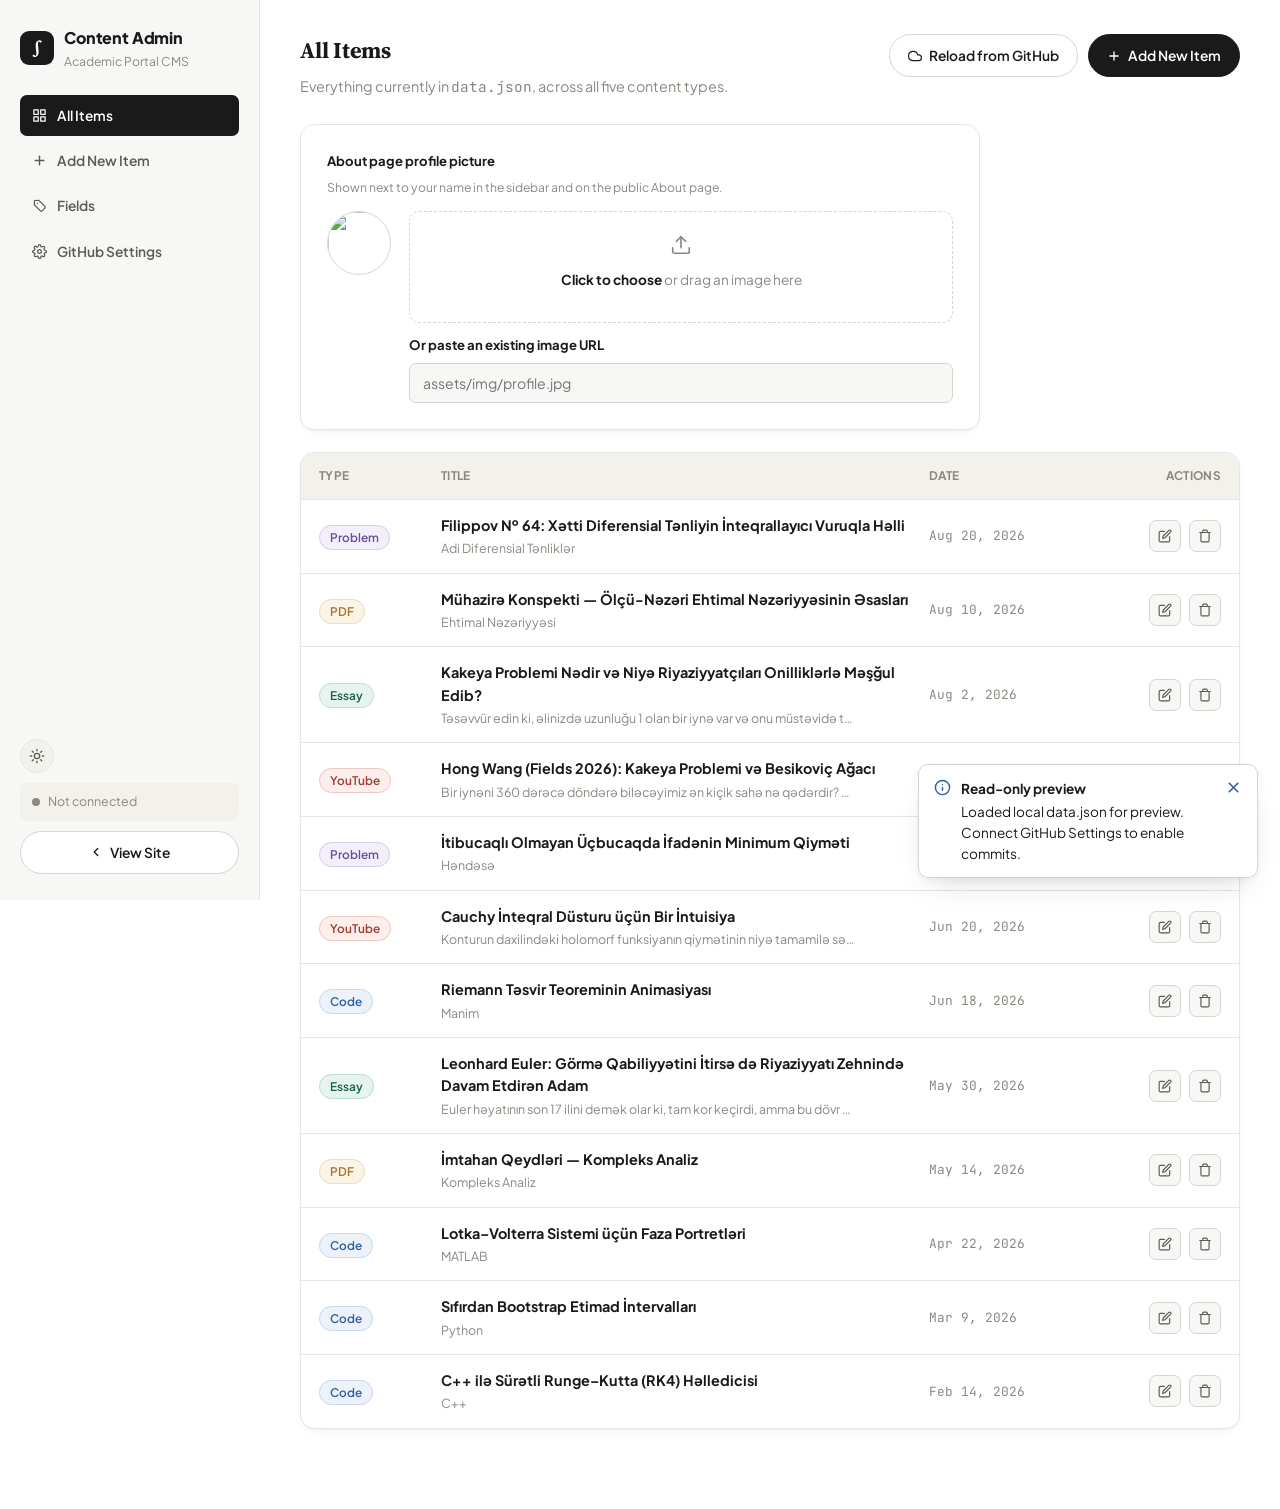
==== commit c4383bf7: "Add files via upload" ====
--- a/admin.html
+++ b/admin.html
@@ -33,6 +33,10 @@
       <symbol id="i-cloud" viewBox="0 0 24 24" fill="none" stroke="currentColor" stroke-width="2" stroke-linecap="round" stroke-linejoin="round"><path d="M18 10h-1.26A8 8 0 1 0 9 20h9a5 5 0 0 0 0-10z"/></symbol>
       <symbol id="i-sun" viewBox="0 0 24 24" fill="none" stroke="currentColor" stroke-width="2" stroke-linecap="round" stroke-linejoin="round"><circle cx="12" cy="12" r="4"/><path d="M12 2v2M12 20v2M4.93 4.93l1.41 1.41M17.66 17.66l1.41 1.41M2 12h2M20 12h2M6.34 17.66l-1.41 1.41M19.07 4.93l-1.41 1.41"/></symbol>
       <symbol id="i-moon" viewBox="0 0 24 24" fill="none" stroke="currentColor" stroke-width="2" stroke-linecap="round" stroke-linejoin="round"><path d="M21 12.79A9 9 0 1 1 11.21 3 7 7 0 0 0 21 12.79z"/></symbol>
+      <symbol id="i-course" viewBox="0 0 24 24" fill="none" stroke="currentColor" stroke-width="2" stroke-linecap="round" stroke-linejoin="round"><path d="M4 19.5A2.5 2.5 0 0 1 6.5 17H20"/><path d="M6.5 2H20v20H6.5A2.5 2.5 0 0 1 4 19.5v-15A2.5 2.5 0 0 1 6.5 2z"/></symbol>
+      <symbol id="i-tag" viewBox="0 0 24 24" fill="none" stroke="currentColor" stroke-width="2" stroke-linecap="round" stroke-linejoin="round"><path d="M20.59 13.41 11 3.83 4 4l-.17 7L13.41 20.6a2 2 0 0 0 2.83 0l4.35-4.35a2 2 0 0 0 0-2.83z"/><line x1="8.5" y1="8.5" x2="8.51" y2="8.5"/></symbol>
+      <symbol id="i-image" viewBox="0 0 24 24" fill="none" stroke="currentColor" stroke-width="2" stroke-linecap="round" stroke-linejoin="round"><rect x="3" y="3" width="18" height="18" rx="2"/><circle cx="8.5" cy="8.5" r="1.5"/><path d="m21 15-5-5L5 21"/></symbol>
+      <symbol id="i-crop" viewBox="0 0 24 24" fill="none" stroke="currentColor" stroke-width="2" stroke-linecap="round" stroke-linejoin="round"><path d="M6.13 1 6 16a2 2 0 0 0 2 2h15"/><path d="M1 6.13 16 6a2 2 0 0 1 2 2v15"/></symbol>
     </defs>
   </svg>
 
@@ -51,6 +55,7 @@
       <nav class="admin-nav">
         <button class="admin-nav-btn is-active" data-view="items"><svg aria-hidden="true"><use href="#i-grid"/></svg>All Items</button>
         <button class="admin-nav-btn" data-view="editor"><svg aria-hidden="true"><use href="#i-plus"/></svg>Add New Item</button>
+        <button class="admin-nav-btn" data-view="fields"><svg aria-hidden="true"><use href="#i-tag"/></svg>Fields</button>
         <button class="admin-nav-btn" data-view="settings"><svg aria-hidden="true"><use href="#i-gear"/></svg>GitHub Settings</button>
       </nav>
 
@@ -156,12 +161,27 @@
               <option value="code">Code &amp; Animation</option>
               <option value="youtube">YouTube Video</option>
               <option value="pdf">PDF Document</option>
+              <option value="course">Course / Playlist</option>
             </select>
           </div>
 
           <div class="field">
             <label for="f-title">Title</label>
             <input type="text" id="f-title" placeholder="e.g. Filippov № 64: Xətti Diferensial Tənliyin Həlli" required>
+          </div>
+
+          <!-- Universal optional media gallery — available on every content type -->
+          <div class="field">
+            <label>Additional media — images &amp; video (optional)</label>
+            <p class="hint" style="margin-top:0;">Drag files in or paste a URL. Each item can be aligned left/center/right or shown full-width, and resized.</p>
+            <div id="mediaManagerList" class="media-manager-list"></div>
+            <div class="media-drop-mini" id="mediaDropZone" style="margin-top:10px;">
+              <strong>Click</strong> or drag image/video files here to add
+            </div>
+            <input type="file" id="mediaFileInput" accept="image/*,video/*" hidden multiple>
+            <button type="button" class="btn" id="addMediaUrlBtn" style="margin-top:10px;">
+              <svg aria-hidden="true"><use href="#i-plus"/></svg>Add by URL
+            </button>
           </div>
 
           <!-- Problem fields -->
@@ -282,10 +302,44 @@
             </div>
           </div>
 
+          <!-- Course / Playlist fields -->
+          <div class="type-fields" data-type-fields="course">
+            <div class="field">
+              <label for="f-course-desc">Description</label>
+              <textarea id="f-course-desc" style="min-height:100px; font-family:inherit; font-size:0.9rem;" placeholder="Bu kursun qısa təsviri…"></textarea>
+            </div>
+            <div class="field">
+              <label>Course cover thumbnail (optional)</label>
+              <div class="file-drop" id="courseCoverDrop">
+                <svg aria-hidden="true"><use href="#i-upload"/></svg>
+                <div><strong>Click to choose</strong> or drag a cover image here</div>
+                <div class="file-name" id="courseCoverFileName"></div>
+              </div>
+              <input type="file" id="courseCoverFileInput" accept="image/*" hidden>
+            </div>
+            <div class="field">
+              <label for="f-course-cover-url">Cover thumbnail URL</label>
+              <input type="text" id="f-course-cover-url" placeholder="assets/img/course-cover.jpg">
+            </div>
+            <div class="field">
+              <label for="f-course-field">Field of Mathematics</label>
+              <input type="text" id="f-course-field" list="fieldsOfMathList" placeholder="e.g. Mathematical Logic">
+            </div>
+
+            <div class="field" style="margin-top:22px;">
+              <label>Lessons</label>
+              <p class="hint" style="margin-top:0;">Set the display order explicitly with the order number. PDF notes, YouTube link, GitHub link, and a code snippet are all optional per lesson — leave any blank to omit it on the public page.</p>
+              <div id="lessonsEditorList" class="lessons-editor-list"></div>
+              <button type="button" class="btn" id="addLessonBtn" style="margin-top:12px;">
+                <svg aria-hidden="true"><use href="#i-plus"/></svg>Add Lesson
+              </button>
+            </div>
+          </div>
+
           <div class="field-row">
             <div class="field">
-              <label for="f-date">Date</label>
-              <input type="date" id="f-date">
+              <label for="f-date">Date &amp; time</label>
+              <input type="datetime-local" id="f-date">
             </div>
             <div class="field">
               <label for="f-tags-input">Tags</label>
@@ -301,6 +355,24 @@
             <button type="button" class="btn" id="cancelEditBtn">Cancel</button>
           </div>
         </form>
+      </section>
+
+      <!-- ---------- FIELDS OF MATHEMATICS MANAGER ---------- -->
+      <section class="admin-view" data-view="fields">
+        <div class="admin-header">
+          <div>
+            <h2>Fields of Mathematics</h2>
+            <p>Create, rename, or remove fields. They sync automatically to the "Field of Mathematics" suggestions and the sidebar's Filters panel across every section.</p>
+          </div>
+        </div>
+        <div class="settings-card" style="max-width:680px;">
+          <div class="fields-manager-list" id="fieldsManagerList"></div>
+          <div class="fields-add-row">
+            <input type="text" id="newFieldLabel" placeholder="Field name, e.g. Combinatorics">
+            <span class="mono" id="newFieldSlugPreview" style="font-size:0.78rem;color:var(--ink-faint);"></span>
+            <button type="button" class="btn btn-primary" id="addFieldBtn"><svg aria-hidden="true"><use href="#i-plus"/></svg>Add Field</button>
+          </div>
+        </div>
       </section>
 
       <!-- ---------- SETTINGS ---------- -->
@@ -369,6 +441,21 @@
   <!-- ===================== TOASTS ===================== -->
   <div class="toast-stack" id="toastStack"></div>
 
+  <!-- ===================== IMAGE CROPPER MODAL ===================== -->
+  <div class="cropper-backdrop" id="cropperBackdrop">
+    <div class="cropper-box">
+      <h3>Crop image</h3>
+      <div class="cropper-stage" id="cropperStage">
+        <img id="cropperImg" src="" alt="">
+        <div class="cropper-selection" id="cropperSelection"></div>
+      </div>
+      <div class="cropper-actions">
+        <button type="button" class="btn" id="cropperCancelBtn">Cancel</button>
+        <button type="button" class="btn btn-primary" id="cropperApplyBtn"><svg aria-hidden="true"><use href="#i-crop"/></svg>Apply Crop</button>
+      </div>
+    </div>
+  </div>
+
   <script src="admin.js"></script>
 </body>
 
--- a/styles.css
+++ b/styles.css
@@ -584,3 +584,115 @@
 @media (max-width: 560px) {
   .field-row { grid-template-columns: 1fr; }
 }
+
+/* =========================================================================
+   v3 additions — universal media galleries, dynamic Fields manager,
+   Courses/Playlists module, media manager + cropper (admin).
+   All new, additive selectors — no existing rule above is modified.
+   Desktop-affecting layout changes for these NEW components live inline
+   below; anything that changes behavior specifically for small screens is
+   isolated in the @media (max-width: 768px) blocks at the end of this file.
+   ========================================================================= */
+
+/* ---- Generic public-facing media gallery (images/video across all types) ---- */
+.item-media-gallery { margin-top: 14px; }
+.gallery-item { margin: 4px 0 14px; }
+.gallery-item img, .gallery-item .gallery-video-thumb { border-radius: var(--r-md); border: 1px solid var(--border); width: 100%; display: block; cursor: pointer; }
+.gallery-item figcaption { font-size: 0.78rem; color: var(--ink-faint); margin-top: 6px; text-align: center; }
+.gallery-item.gi-full { width: 100%; }
+.gallery-item.gi-inline { margin-left: auto; margin-right: auto; }
+.gallery-item.gi-left { float: left; margin: 4px 18px 12px 0; }
+.gallery-item.gi-right { float: right; margin: 4px 0 12px 18px; }
+.gallery-item .gallery-video-thumb { position: relative; aspect-ratio: 16/9; overflow: hidden; background: #0f0f0e; }
+.gallery-item .gallery-video-thumb img { position: absolute; inset: 0; height: 100%; object-fit: cover; }
+.gallery-item .gallery-video-thumb .play-badge { position: absolute; left: 50%; top: 50%; transform: translate(-50%,-50%); width: 46px; height: 46px; border-radius: 50%; background: #fff; display: flex; align-items: center; justify-content: center; }
+.gallery-item .gallery-video-thumb .play-badge svg { width: 18px; height: 18px; color: #171715; margin-left: 2px; }
+.gallery-clear { clear: both; }
+
+/* ---- Courses / Playlists (public feed) ---- */
+.post-kicker.k-course { color: #a8712c; }
+.tag.t-course-field { color: #a8712c; border-color: #ecdcc0; background: #faf3e6; }
+.course-cover { border-radius: var(--r-md); overflow: hidden; margin: 4px 0 14px; border: 1px solid var(--border); aspect-ratio: 16/9; background: var(--pill); }
+.course-cover img { width: 100%; height: 100%; object-fit: cover; }
+.course-meta-row { display: flex; align-items: center; gap: 10px; font-size: 0.82rem; color: var(--ink-faint); margin: 2px 0 4px; }
+.course-lesson-count { font-weight: 700; color: var(--ink-soft); }
+
+.course-detail-view { max-width: 720px; }
+.course-detail-back { display: inline-flex; align-items: center; gap: 6px; border: none; background: transparent; color: var(--ink-faint); font-size: 0.85rem; cursor: pointer; padding: 0; margin-bottom: 18px; }
+.course-detail-back:hover { color: var(--ink); }
+.course-detail-back svg { width: 15px; height: 15px; }
+.course-detail-cover { border-radius: var(--r-lg); overflow: hidden; margin-bottom: 20px; border: 1px solid var(--border); aspect-ratio: 21/9; background: var(--pill); }
+.course-detail-cover img { width: 100%; height: 100%; object-fit: cover; }
+.course-detail-view h1 { font-family: 'Source Serif 4', serif; font-size: 1.6rem; margin: 0 0 10px; }
+.course-detail-desc { color: var(--ink-soft); font-size: 0.98rem; line-height: 1.7; margin: 0 0 26px; }
+
+.lesson-list { display: flex; flex-direction: column; gap: 16px; }
+.lesson-card { border: 1px solid var(--border); border-radius: var(--r-lg); background: var(--card); padding: 20px; box-shadow: var(--shadow); }
+.lesson-card-head { display: flex; align-items: baseline; gap: 10px; margin-bottom: 8px; }
+.lesson-index { font-family: 'JetBrains Mono', monospace; font-size: 0.8rem; color: var(--ink-faint); flex-shrink: 0; }
+.lesson-card h3 { margin: 0; font-size: 1.05rem; font-family: 'Source Serif 4', serif; }
+.lesson-desc { color: var(--ink-soft); font-size: 0.9rem; line-height: 1.6; margin: 0 0 12px; }
+
+/* ---- Admin: dynamic Fields manager ---- */
+.fields-manager-list { display: flex; flex-direction: column; gap: 8px; margin-bottom: 18px; }
+.fields-manager-row { display: grid; grid-template-columns: 1fr 1fr auto; gap: 10px; align-items: center; padding: 10px 12px; border: 1px solid var(--border); border-radius: var(--r-sm); background: var(--bg-sunk); }
+.fields-manager-row input[type="text"] { padding: 8px 10px; border: 1px solid var(--border-strong); border-radius: var(--r-sm); background: var(--card); color: var(--ink); font-family: inherit; font-size: 0.84rem; }
+.fields-manager-row .mono { font-size: 0.76rem; color: var(--ink-faint); }
+.fields-add-row { display: grid; grid-template-columns: 1fr 1fr auto; gap: 10px; align-items: center; }
+
+/* ---- Admin: universal media manager (images + video, every content type) ---- */
+.media-manager-list { display: flex; flex-direction: column; gap: 12px; }
+.media-row {
+  display: grid; grid-template-columns: 96px 1fr auto; gap: 12px; align-items: start;
+  padding: 12px; border: 1px solid var(--border); border-radius: var(--r-md); background: var(--bg-sunk);
+}
+.media-row .media-thumb { width: 96px; height: 72px; border-radius: var(--r-sm); overflow: hidden; background: var(--pill); display: flex; align-items: center; justify-content: center; border: 1px solid var(--border-strong); }
+.media-row .media-thumb img { width: 100%; height: 100%; object-fit: cover; }
+.media-row .media-fields { display: flex; flex-direction: column; gap: 8px; }
+.media-row .media-fields input[type="text"], .media-row .media-fields select { padding: 8px 10px; border: 1px solid var(--border-strong); border-radius: var(--r-sm); background: var(--card); color: var(--ink); font-family: inherit; font-size: 0.83rem; }
+.media-controls-row { display: flex; flex-wrap: wrap; gap: 8px; align-items: center; }
+.media-align-group { display: inline-flex; border: 1px solid var(--border-strong); border-radius: var(--r-sm); overflow: hidden; }
+.media-align-group button { border: none; background: var(--card); color: var(--ink-faint); font-size: 0.76rem; padding: 6px 10px; cursor: pointer; }
+.media-align-group button.is-active { background: var(--ink); color: var(--bg); }
+[data-theme="dark"] .media-align-group button.is-active { color: #171715; }
+.media-size-group { display: flex; align-items: center; gap: 6px; font-size: 0.76rem; color: var(--ink-faint); }
+.media-size-group input[type="range"] { width: 110px; }
+.media-row-actions { display: flex; flex-direction: column; gap: 6px; }
+.media-drop-mini { border: 1.5px dashed var(--border-strong); border-radius: var(--r-sm); padding: 10px; text-align: center; color: var(--ink-faint); font-size: 0.76rem; cursor: pointer; }
+.media-drop-mini:hover, .media-drop-mini.is-drag { border-color: var(--accent); background: var(--accent-bg); }
+
+/* ---- Admin: simple built-in image cropper modal ---- */
+.cropper-backdrop { position: fixed; inset: 0; background: rgba(10,10,9,0.7); display: none; align-items: center; justify-content: center; z-index: 300; padding: 24px; }
+.cropper-backdrop.is-open { display: flex; }
+.cropper-box { background: var(--card); border-radius: var(--r-lg); padding: 20px; max-width: 640px; width: 100%; box-shadow: var(--shadow-hover); }
+.cropper-box h3 { margin: 0 0 12px; font-size: 1rem; }
+.cropper-stage { position: relative; max-width: 100%; margin: 0 auto 16px; touch-action: none; user-select: none; background: #0f0f0e; border-radius: var(--r-sm); overflow: hidden; }
+.cropper-stage img { display: block; max-width: 100%; max-height: 60vh; margin: 0 auto; pointer-events: none; }
+.cropper-selection { position: absolute; border: 2px dashed #fff; box-shadow: 0 0 0 2000px rgba(0,0,0,0.45); cursor: move; }
+.cropper-actions { display: flex; justify-content: flex-end; gap: 10px; }
+
+/* ---- Admin: lessons (Courses editor) ---- */
+.lessons-editor-list { display: flex; flex-direction: column; gap: 14px; margin-top: 10px; }
+.lesson-editor-row { border: 1px solid var(--border); border-radius: var(--r-md); background: var(--bg-sunk); padding: 16px; }
+.lesson-editor-row .field-row { margin-bottom: 12px; }
+.lesson-editor-row .lesson-editor-head { display: flex; justify-content: space-between; align-items: center; margin-bottom: 12px; }
+.lesson-editor-row .lesson-editor-head strong { font-size: 0.86rem; }
+.order-input { width: 90px !important; }
+
+/* =========================================================================
+   Mobile/tablet-only responsive adjustments for the components above.
+   Desktop layout for everything in this file (including pre-existing
+   selectors) is untouched outside these queries.
+   ========================================================================= */
+@media (max-width: 768px) {
+  .fields-manager-row { grid-template-columns: 1fr; }
+  .fields-add-row { grid-template-columns: 1fr; }
+  .media-row { grid-template-columns: 1fr; }
+  .media-row .media-thumb { width: 100%; height: 140px; }
+  .media-controls-row { flex-direction: column; align-items: flex-start; }
+  .media-size-group input[type="range"] { flex: 1; width: auto; }
+  .gallery-item.gi-left, .gallery-item.gi-right { float: none; width: 100% !important; margin: 4px 0 14px; }
+  .cropper-box { padding: 14px; }
+  .course-detail-cover { aspect-ratio: 16/9; }
+  .lesson-card { padding: 16px; }
+}
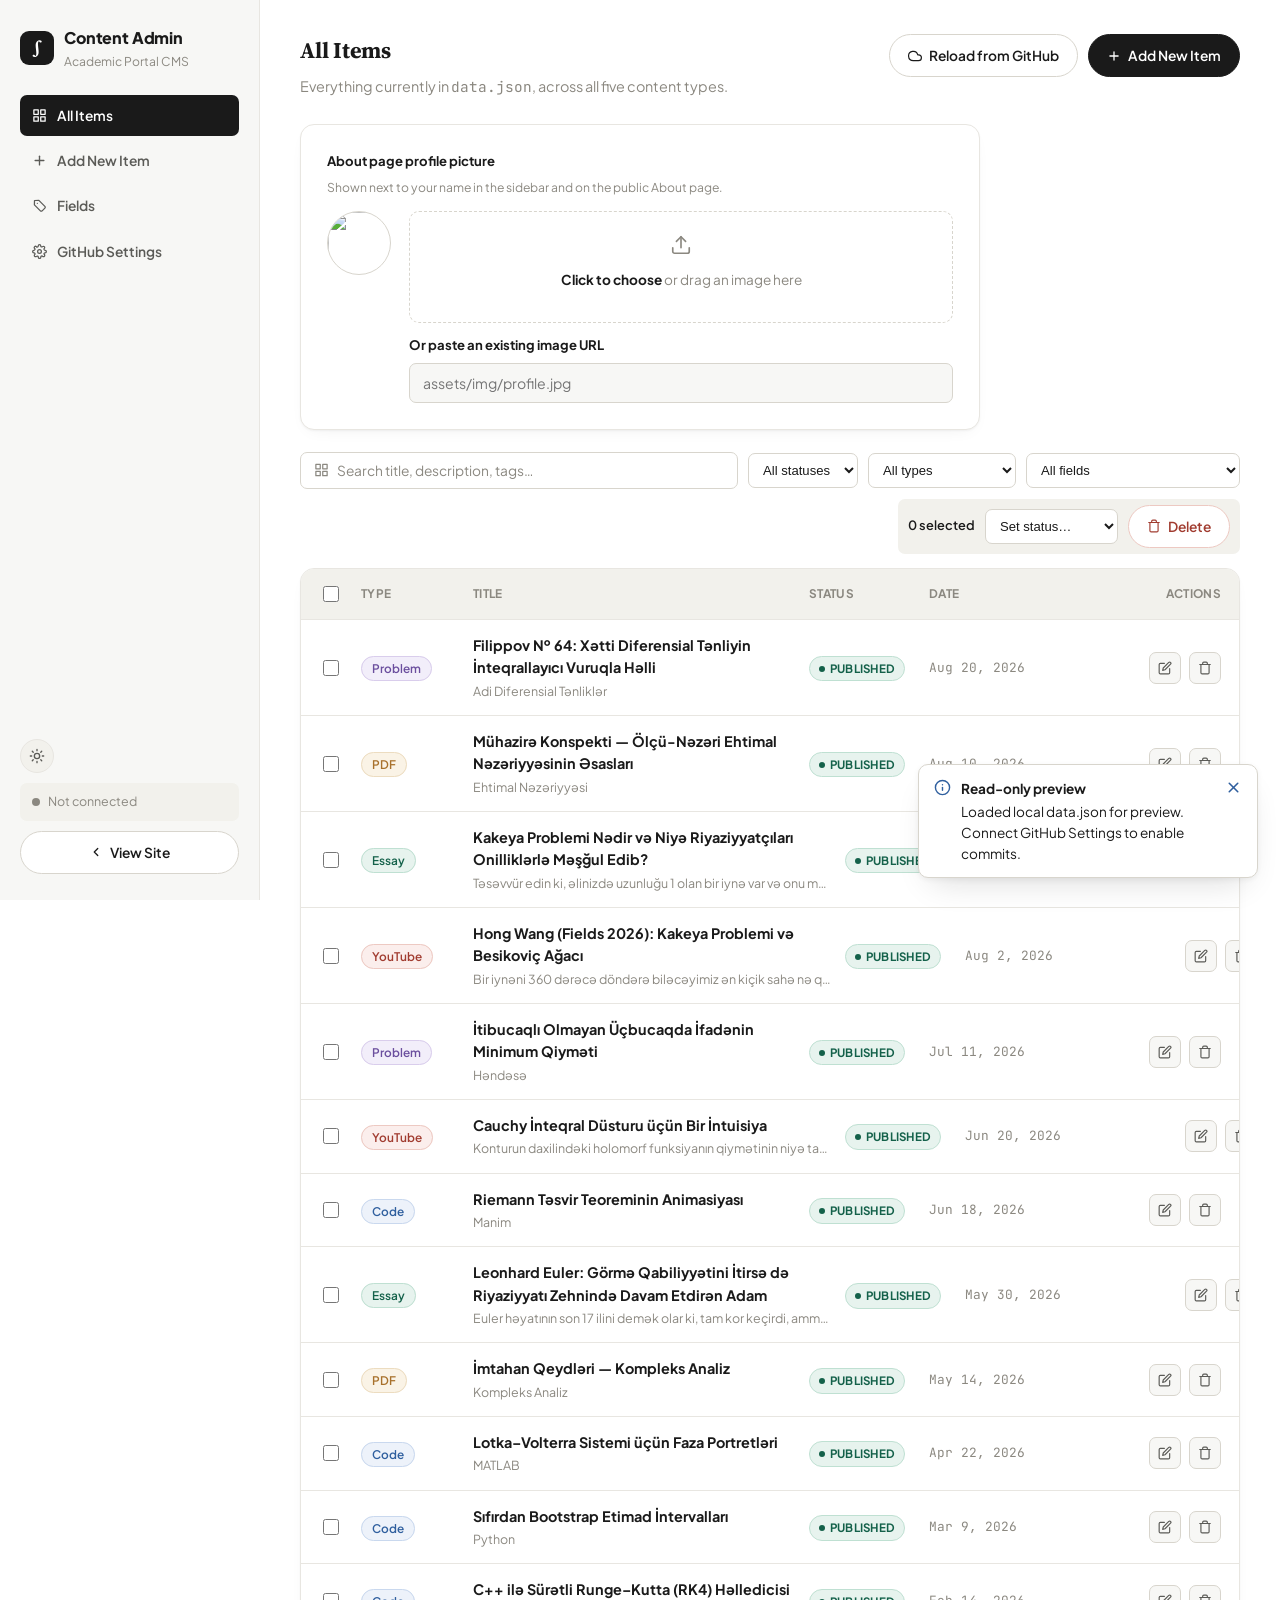
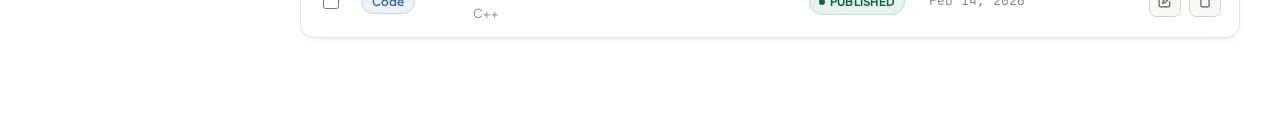
==== commit 0120db42: "Add files via upload" ====
--- a/admin.html
+++ b/admin.html
@@ -112,10 +112,46 @@
           </div>
         </div>
 
+        <div class="admin-list-toolbar" id="itemsToolbar">
+          <div class="search-field admin-search-field">
+            <svg aria-hidden="true"><use href="#i-grid"/></svg>
+            <input type="text" id="itemsSearchInput" placeholder="Search title, description, tags…" autocomplete="off">
+          </div>
+          <select id="itemsStatusFilter" class="mini-select">
+            <option value="">All statuses</option>
+            <option value="published">Published</option>
+            <option value="draft">Draft</option>
+          </select>
+          <select id="itemsTypeFilter" class="mini-select">
+            <option value="">All types</option>
+            <option value="problem">Solved Problem</option>
+            <option value="story">Essay / Story</option>
+            <option value="code">Code &amp; Animation</option>
+            <option value="youtube">YouTube Video</option>
+            <option value="pdf">PDF Document</option>
+            <option value="course">Course / Playlist</option>
+          </select>
+          <select id="itemsFieldFilter" class="mini-select">
+            <option value="">All fields</option>
+          </select>
+          <div class="bulk-bar" id="bulkBar" hidden>
+            <span id="bulkCount">0 selected</span>
+            <select id="bulkStatusSelect" class="mini-select">
+              <option value="">Set status…</option>
+              <option value="published">Mark Published</option>
+              <option value="draft">Mark Draft</option>
+            </select>
+            <button type="button" class="btn btn-danger" id="bulkDeleteBtn"><svg aria-hidden="true"><use href="#i-trash"/></svg>Delete</button>
+          </div>
+        </div>
+
         <div class="item-table" id="itemTable">
           <div class="item-row item-head">
+            <div class="it-check"><input type="checkbox" id="selectAllItems" aria-label="Select all"></div>
+
             <div>Type</div>
             <div>Title</div>
+            <div>Status</div>
             <div>Date</div>
             <div style="text-align:right;">Actions</div>
           </div>
@@ -336,6 +372,20 @@
             </div>
           </div>
 
+          <div class="field">
+            <label>Status</label>
+            <div class="status-toggle" id="statusToggle">
+              <button type="button" class="status-toggle-btn is-active" data-status="published">
+                <svg aria-hidden="true"><use href="#i-check"/></svg>Published
+              </button>
+              <button type="button" class="status-toggle-btn" data-status="draft">
+                <svg aria-hidden="true"><use href="#i-edit"/></svg>Draft
+              </button>
+            </div>
+            <input type="hidden" id="f-status" value="published">
+            <p class="hint">Drafts are saved and committed like normal items, but stay hidden from the public site until switched to Published.</p>
+          </div>
+
           <div class="field-row">
             <div class="field">
               <label for="f-date">Date &amp; time</label>
--- a/styles.css
+++ b/styles.css
@@ -506,12 +506,46 @@
 .pw-wrap button svg { width: 16px; height: 16px; }
 
 .item-table { border: 1px solid var(--border); border-radius: var(--r-lg); overflow: hidden; background: var(--card); box-shadow: var(--shadow); }
-.item-row { display: grid; grid-template-columns: 110px 1fr 130px 150px; gap: 12px; align-items: center; padding: 14px 18px; border-bottom: 1px solid var(--border); }
+.item-row { display: grid; grid-template-columns: 30px 100px 1fr 108px 130px 150px; gap: 12px; align-items: center; padding: 14px 18px; border-bottom: 1px solid var(--border); }
 .item-row:last-child { border-bottom: none; }
 .item-row.item-head { background: var(--pill); font-size: 0.74rem; font-weight: 700; text-transform: uppercase; letter-spacing: 0.03em; color: var(--ink-faint); }
 .item-row .it-title { font-weight: 700; font-size: 0.9rem; }
-.item-row .it-desc { font-size: 0.78rem; color: var(--ink-faint); margin-top: 3px; max-width: 46ch; overflow: hidden; text-overflow: ellipsis; white-space: nowrap; }
+.item-row .it-desc { font-size: 0.78rem; color: var(--ink-faint); margin-top: 3px; max-width: 40ch; overflow: hidden; text-overflow: ellipsis; white-space: nowrap; }
 .item-row .it-actions { display: flex; gap: 8px; justify-content: flex-end; }
+.item-row .it-check { display: flex; align-items: center; }
+.item-row .it-check input, #selectAllItems { width: 16px; height: 16px; cursor: pointer; accent-color: var(--accent); }
+
+/* Admin list toolbar — search + status/type/field filters + bulk actions */
+.admin-list-toolbar { display: flex; flex-wrap: wrap; gap: 10px; align-items: center; margin-bottom: 14px; }
+.admin-search-field { flex: 1 1 220px; min-width: 180px; padding: 0; }
+.admin-search-field input {
+  width: 100%; padding: 9px 12px 9px 36px; border-radius: var(--r-sm); border: 1px solid var(--border-strong);
+  background: var(--card); color: var(--ink); font-size: 0.86rem;
+}
+.mini-select {
+  padding: 8px 10px; border-radius: var(--r-sm); border: 1px solid var(--border-strong);
+  background: var(--card); color: var(--ink); font-size: 0.82rem; cursor: pointer;
+}
+.bulk-bar {
+  display: flex; align-items: center; gap: 10px; margin-left: auto; padding: 6px 10px;
+  background: var(--pill); border-radius: var(--r-sm); font-size: 0.8rem; font-weight: 600;
+}
+
+/* Status pill in item table + status toggle in editor */
+.status-pill { display: inline-flex; align-items: center; gap: 5px; padding: 3px 9px; border-radius: 999px; font-size: 0.72rem; font-weight: 700; text-transform: uppercase; letter-spacing: 0.02em; }
+.status-pill.is-published { color: var(--accent-ink); border: 1px solid var(--green-line); background: var(--green-bg); }
+.status-pill.is-draft { color: var(--ink-faint); border: 1px solid var(--border-strong); background: var(--bg-sunk); }
+.status-pill::before { content: ""; width: 6px; height: 6px; border-radius: 50%; background: currentColor; }
+
+.status-toggle { display: inline-flex; border: 1px solid var(--border-strong); border-radius: var(--r-sm); overflow: hidden; }
+.status-toggle-btn {
+  display: flex; align-items: center; gap: 6px; padding: 8px 16px; border: none; background: var(--card);
+  color: var(--ink-faint); font-size: 0.84rem; font-weight: 600; cursor: pointer; border-right: 1px solid var(--border-strong);
+}
+.status-toggle-btn:last-child { border-right: none; }
+.status-toggle-btn svg { width: 14px; height: 14px; }
+.status-toggle-btn.is-active { background: var(--accent); color: #fff; }
+.status-toggle-btn.is-active[data-status="draft"] { background: var(--ink-faint); }
 .icon-btn { width: 32px; height: 32px; border-radius: var(--r-sm); border: 1px solid var(--border-strong); background: var(--bg-sunk); color: var(--ink-soft); display: flex; align-items: center; justify-content: center; cursor: pointer; transition: border-color 0.16s ease, color 0.16s ease, background 0.16s ease; }
 .icon-btn svg { width: 14px; height: 14px; }
 .icon-btn:hover { border-color: var(--accent); color: var(--accent-ink); }
@@ -523,9 +557,10 @@
   .admin-nav { flex-direction: row; }
   .admin-sidebar-footer { display: none; }
   .admin-main { padding: 24px 18px 60px; }
-  .item-row { grid-template-columns: 1fr; gap: 6px; }
+  .item-row { grid-template-columns: 24px 1fr; gap: 6px; }
   .item-row.item-head { display: none; }
-  .item-row .it-actions { justify-content: flex-start; }
+  .item-row .it-actions { justify-content: flex-start; grid-column: 1 / -1; }
+  .item-row .status-pill { grid-column: 2; }
 }
 
 .type-fields { display: none; }
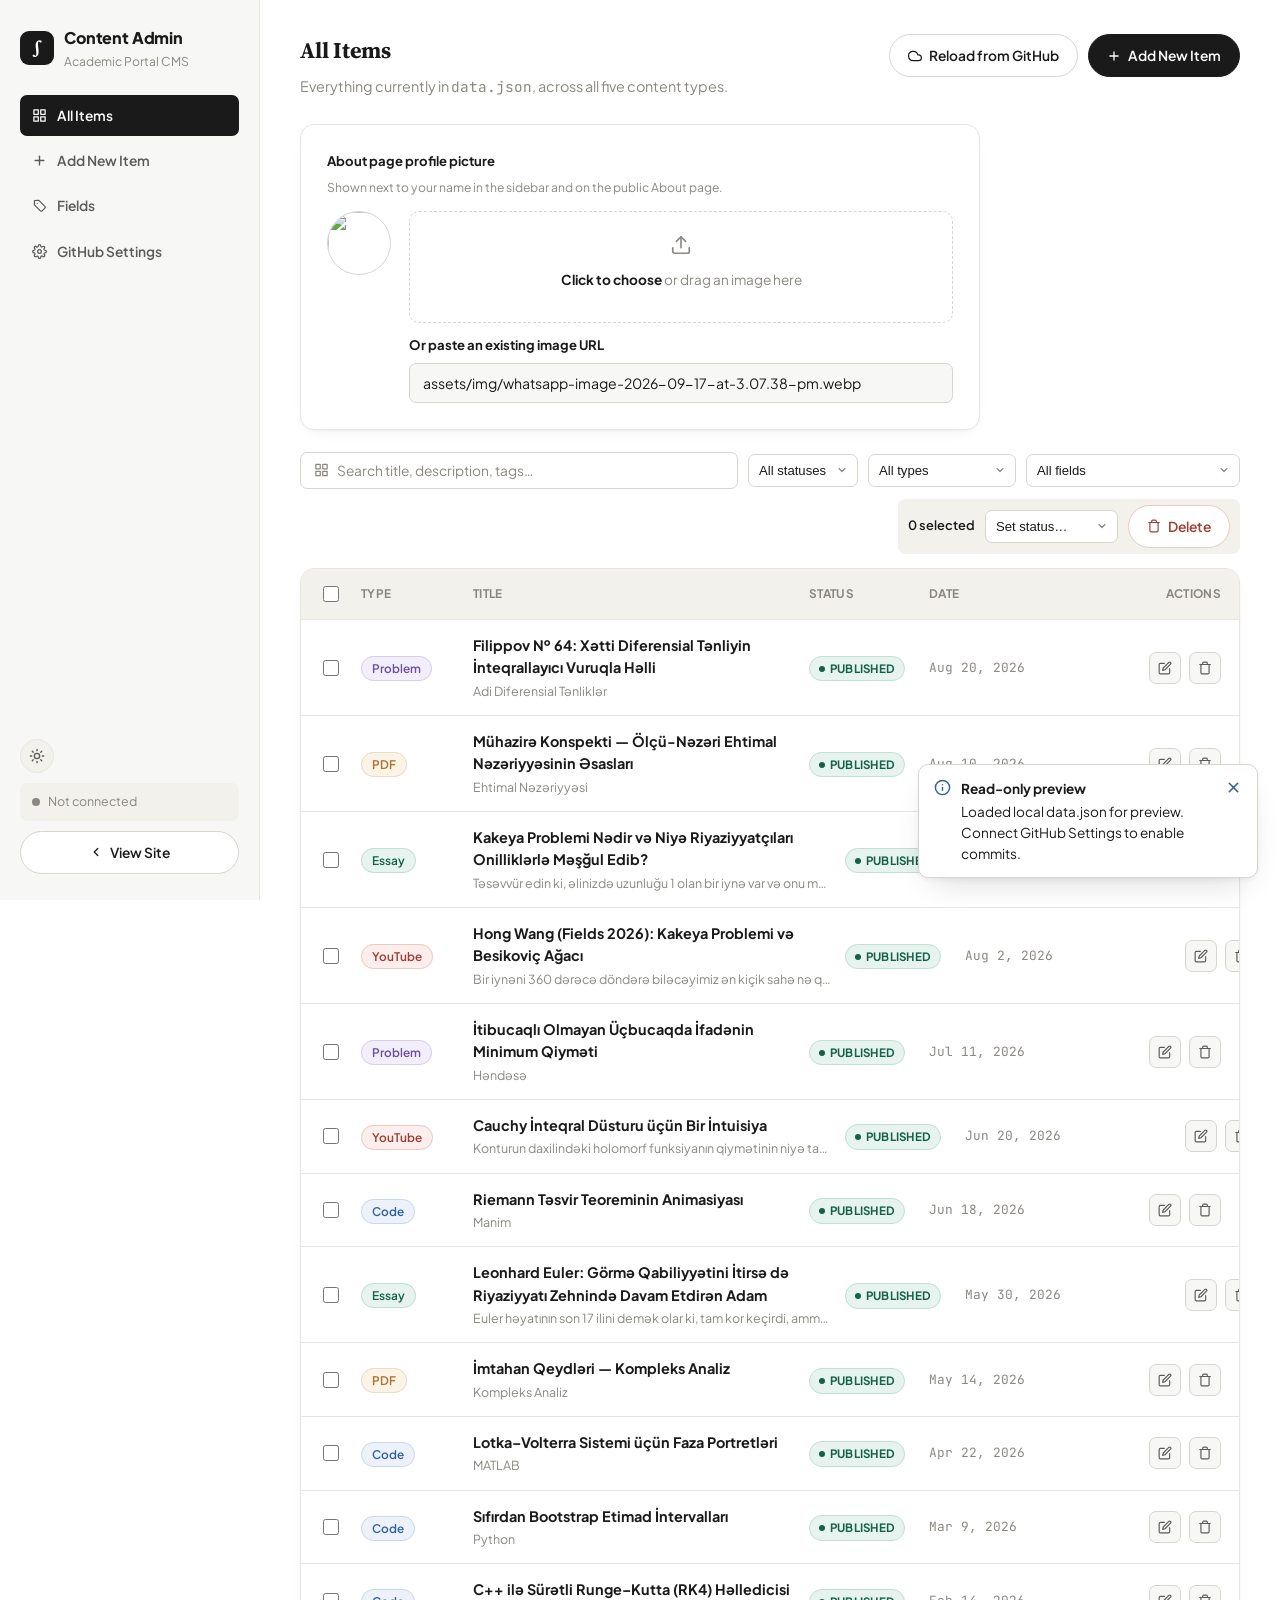
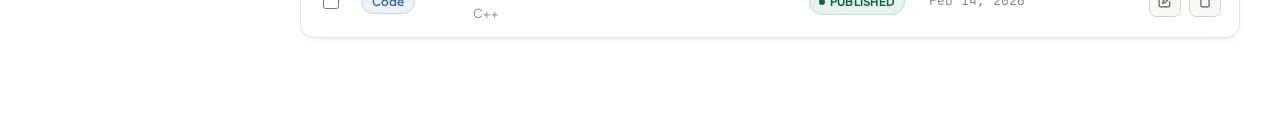
==== commit 9fc34964: "Add files via upload" ====
--- a/admin.html
+++ b/admin.html
@@ -37,8 +37,67 @@
       <symbol id="i-tag" viewBox="0 0 24 24" fill="none" stroke="currentColor" stroke-width="2" stroke-linecap="round" stroke-linejoin="round"><path d="M20.59 13.41 11 3.83 4 4l-.17 7L13.41 20.6a2 2 0 0 0 2.83 0l4.35-4.35a2 2 0 0 0 0-2.83z"/><line x1="8.5" y1="8.5" x2="8.51" y2="8.5"/></symbol>
       <symbol id="i-image" viewBox="0 0 24 24" fill="none" stroke="currentColor" stroke-width="2" stroke-linecap="round" stroke-linejoin="round"><rect x="3" y="3" width="18" height="18" rx="2"/><circle cx="8.5" cy="8.5" r="1.5"/><path d="m21 15-5-5L5 21"/></symbol>
       <symbol id="i-crop" viewBox="0 0 24 24" fill="none" stroke="currentColor" stroke-width="2" stroke-linecap="round" stroke-linejoin="round"><path d="M6.13 1 6 16a2 2 0 0 0 2 2h15"/><path d="M1 6.13 16 6a2 2 0 0 1 2 2v15"/></symbol>
+      <symbol id="i-play" viewBox="0 0 24 24" fill="currentColor"><polygon points="6 3 20 12 6 21 6 3"/></symbol>
+      <symbol id="i-bold" viewBox="0 0 24 24" fill="none" stroke="currentColor" stroke-width="2" stroke-linecap="round" stroke-linejoin="round"><path d="M6 4h8a4 4 0 0 1 0 8H6z"/><path d="M6 12h9a4 4 0 0 1 0 8H6z"/></symbol>
+      <symbol id="i-heading" viewBox="0 0 24 24" fill="none" stroke="currentColor" stroke-width="2" stroke-linecap="round" stroke-linejoin="round"><path d="M6 4v16M18 4v16M6 12h12"/></symbol>
+      <symbol id="i-sigma" viewBox="0 0 24 24" fill="none" stroke="currentColor" stroke-width="2" stroke-linecap="round" stroke-linejoin="round"><path d="M18 4H6l6 8-6 8h12"/></symbol>
+      <symbol id="i-italic" viewBox="0 0 24 24" fill="none" stroke="currentColor" stroke-width="2" stroke-linecap="round" stroke-linejoin="round"><line x1="19" y1="4" x2="10" y2="4"/><line x1="14" y1="20" x2="5" y2="20"/><line x1="15" y1="4" x2="9" y2="20"/></symbol>
+      <symbol id="i-underline" viewBox="0 0 24 24" fill="none" stroke="currentColor" stroke-width="2" stroke-linecap="round" stroke-linejoin="round"><path d="M6 3v7a6 6 0 0 0 12 0V3"/><line x1="4" y1="21" x2="20" y2="21"/></symbol>
+      <symbol id="i-strike" viewBox="0 0 24 24" fill="none" stroke="currentColor" stroke-width="2" stroke-linecap="round" stroke-linejoin="round"><path d="M16 4.5c-1-1-2.5-1.5-4-1.5-2.5 0-4.5 1.5-4.5 3.5S9.5 10 12 10s4.5 1.5 4.5 4-2 3.5-4.5 3.5c-1.5 0-3-.5-4-1.5"/><line x1="3" y1="12" x2="21" y2="12"/></symbol>
+      <symbol id="i-code-inline" viewBox="0 0 24 24" fill="none" stroke="currentColor" stroke-width="2" stroke-linecap="round" stroke-linejoin="round"><polyline points="9 8 4 12.5 9 17"/><polyline points="15 8 20 12.5 15 17"/></symbol>
+      <symbol id="i-quote" viewBox="0 0 24 24" fill="currentColor"><path d="M7 5c-2.5 1.5-4 4-4 7.5S4.5 19 7 19v-3c-1 0-2-1-2-2.5S6 11 8 11V5H7zm10 0c-2.5 1.5-4 4-4 7.5S17.5 19 20 19v-3c-1 0-2-1-2-2.5s1-2.5 3-2.5V5h-1z"/></symbol>
+      <symbol id="i-list-ul" viewBox="0 0 24 24" fill="none" stroke="currentColor" stroke-width="2" stroke-linecap="round" stroke-linejoin="round"><line x1="9" y1="6" x2="20" y2="6"/><line x1="9" y1="12" x2="20" y2="12"/><line x1="9" y1="18" x2="20" y2="18"/><circle cx="4.5" cy="6" r="1.2" fill="currentColor" stroke="none"/><circle cx="4.5" cy="12" r="1.2" fill="currentColor" stroke="none"/><circle cx="4.5" cy="18" r="1.2" fill="currentColor" stroke="none"/></symbol>
+      <symbol id="i-list-ol" viewBox="0 0 24 24" fill="none" stroke="currentColor" stroke-width="2" stroke-linecap="round" stroke-linejoin="round"><line x1="10" y1="6" x2="20" y2="6"/><line x1="10" y1="12" x2="20" y2="12"/><line x1="10" y1="18" x2="20" y2="18"/><text x="2.5" y="8.5" font-size="7" fill="currentColor" stroke="none" font-family="sans-serif">1</text><text x="2.5" y="14.5" font-size="7" fill="currentColor" stroke="none" font-family="sans-serif">2</text><text x="2.5" y="20.5" font-size="7" fill="currentColor" stroke="none" font-family="sans-serif">3</text></symbol>
+      <symbol id="i-hr" viewBox="0 0 24 24" fill="none" stroke="currentColor" stroke-width="2" stroke-linecap="round" stroke-linejoin="round"><line x1="4" y1="12" x2="20" y2="12"/></symbol>
+      <symbol id="i-chevron" viewBox="0 0 24 24" fill="none" stroke="currentColor" stroke-width="2.2" stroke-linecap="round" stroke-linejoin="round"><polyline points="6 9 12 15 18 9"/></symbol>
+      <symbol id="i-align-left" viewBox="0 0 24 24" fill="none" stroke="currentColor" stroke-width="2" stroke-linecap="round" stroke-linejoin="round"><rect x="3" y="4" width="10" height="7" rx="1"/><line x1="3" y1="15" x2="21" y2="15"/><line x1="3" y1="19" x2="21" y2="19"/></symbol>
+      <symbol id="i-align-right" viewBox="0 0 24 24" fill="none" stroke="currentColor" stroke-width="2" stroke-linecap="round" stroke-linejoin="round"><rect x="11" y="4" width="10" height="7" rx="1"/><line x1="3" y1="15" x2="21" y2="15"/><line x1="3" y1="19" x2="21" y2="19"/></symbol>
+      <symbol id="i-align-center" viewBox="0 0 24 24" fill="none" stroke="currentColor" stroke-width="2" stroke-linecap="round" stroke-linejoin="round"><rect x="7" y="4" width="10" height="7" rx="1"/><line x1="3" y1="15" x2="21" y2="15"/><line x1="3" y1="19" x2="21" y2="19"/></symbol>
+      <symbol id="i-align-full" viewBox="0 0 24 24" fill="none" stroke="currentColor" stroke-width="2" stroke-linecap="round" stroke-linejoin="round"><rect x="3" y="4" width="18" height="7" rx="1"/><line x1="3" y1="15" x2="21" y2="15"/><line x1="3" y1="19" x2="21" y2="19"/></symbol>
+      <symbol id="i-grip" viewBox="0 0 24 24" fill="currentColor"><circle cx="9" cy="6" r="1.6"/><circle cx="15" cy="6" r="1.6"/><circle cx="9" cy="12" r="1.6"/><circle cx="15" cy="12" r="1.6"/><circle cx="9" cy="18" r="1.6"/><circle cx="15" cy="18" r="1.6"/></symbol>
     </defs>
   </svg>
+
+  <!-- ===================== MEDIA TOKEN INSERT POPOVER (shared by every split-view editor) ===================== -->
+  <div class="media-token-backdrop" id="mediaTokenBackdrop">
+    <div class="media-token-box">
+      <h3 id="mediaTokenTitle">Insert image</h3>
+      <div class="media-token-tabs">
+        <button type="button" class="is-active" data-tab="upload">Upload</button>
+        <button type="button" data-tab="url">Paste URL</button>
+        <button type="button" data-tab="gallery">Media Library</button>
+      </div>
+      <div class="media-token-tab-panel" data-tab-panel="upload">
+        <div class="file-drop" id="mediaTokenDrop">
+          <svg aria-hidden="true"><use href="#i-upload"/></svg>
+          <div><strong>Click to choose</strong> or drag a file here</div>
+          <div class="file-name" id="mediaTokenFileName"></div>
+        </div>
+        <input type="file" id="mediaTokenFileInput" accept="image/*" hidden>
+      </div>
+      <div class="media-token-tab-panel" data-tab-panel="url" hidden>
+        <div class="field" style="margin:0;">
+          <input type="text" id="mediaTokenUrlInput" placeholder="https://… or assets/img/…">
+        </div>
+      </div>
+      <div class="media-token-tab-panel" data-tab-panel="gallery" hidden>
+        <div id="mediaTokenGalleryList" class="media-token-gallery-list"></div>
+        <p class="hint" id="mediaTokenGalleryEmpty">No media uploaded yet — use the Upload tab.</p>
+      </div>
+      <div class="field" style="margin-top:14px; margin-bottom:10px;">
+        <label for="mediaTokenAlt">Alt text / caption</label>
+        <input type="text" id="mediaTokenAlt" placeholder="Short description">
+      </div>
+      <div class="field" style="margin-bottom:0;">
+        <label for="mediaTokenSize">Size: <span id="mediaTokenSizeVal">60%</span></label>
+        <input type="range" id="mediaTokenSize" min="20" max="100" step="5" value="60" style="width:100%;">
+      </div>
+      <div class="media-token-actions">
+        <button type="button" class="btn" id="mediaTokenCancelBtn">Cancel</button>
+        <button type="button" class="btn btn-primary" id="mediaTokenInsertBtn"><svg aria-hidden="true"><use href="#i-check"/></svg>Insert</button>
+      </div>
+    </div>
+  </div>
 
   <div class="admin-shell">
 
@@ -168,6 +227,15 @@
           </div>
         </div>
 
+        <div class="autosave-banner" id="autosaveBanner" hidden>
+          <svg aria-hidden="true"><use href="#i-info"/></svg>
+          <span id="autosaveBannerText"></span>
+          <div class="autosave-banner-actions">
+            <button type="button" class="btn btn-primary" id="autosaveRestoreBtn">Restore</button>
+            <button type="button" class="btn" id="autosaveDiscardBtn">Discard</button>
+          </div>
+        </div>
+
         <form class="settings-card" id="itemForm" style="max-width:680px;">
           <input type="hidden" id="f-id">
           <input type="hidden" id="f-sourcetype">
@@ -215,9 +283,14 @@
               <strong>Click</strong> or drag image/video files here to add
             </div>
             <input type="file" id="mediaFileInput" accept="image/*,video/*" hidden multiple>
-            <button type="button" class="btn" id="addMediaUrlBtn" style="margin-top:10px;">
-              <svg aria-hidden="true"><use href="#i-plus"/></svg>Add by URL
-            </button>
+            <div style="display:flex; gap:10px; margin-top:10px;">
+              <button type="button" class="btn" id="addMediaUrlBtn">
+                <svg aria-hidden="true"><use href="#i-plus"/></svg>Add by URL
+              </button>
+              <button type="button" class="btn" id="browseMediaLibraryBtn">
+                <svg aria-hidden="true"><use href="#i-image"/></svg>Browse Library
+              </button>
+            </div>
           </div>
 
           <!-- Problem fields -->
@@ -229,25 +302,40 @@
             </div>
             <div class="field">
               <label for="f-question">Question (LaTeX + text — wrap math in $...$ or $$...$$)</label>
-              <textarea id="f-question" class="serif-textarea" placeholder="Tənliyi həll edin: $$y' - y/x = x$$"></textarea>
-              <p class="hint">Use blank lines for new paragraphs, and lines starting with <span class="mono">### </span> for section headers.</p>
-            </div>
-            <div class="live-preview" id="questionPreview"><span class="ph">Live preview appears here</span></div>
+              <div class="split-editor" data-textarea="f-question" data-preview="questionPreview">
+                <div class="split-editor-toolbar" data-toolbar="full"></div>
+                <div class="split-editor-panes">
+                  <textarea id="f-question" class="serif-textarea" placeholder="Tənliyi həll edin: $$y' - y/x = x$$"></textarea>
+                  <div class="live-preview" id="questionPreview"><span class="ph">Live preview appears here</span></div>
+                </div>
+              </div>
+              <p class="hint">Blank lines start a new paragraph. Toolbar shortcuts: <span class="mono"># / ## / ###</span> headings, <span class="mono">&gt; quote</span>, <span class="mono">- list</span>, <span class="mono">1. list</span>, <span class="mono">---</span> divider, plus image/video placement.</p>
+            </div>
 
             <div class="field" style="margin-top:18px;">
               <label for="f-solution">Solution (Overleaf-style — same syntax as above)</label>
-              <textarea id="f-solution" class="serif-textarea" placeholder="### 1. Addım&#10;&#10;İzah mətni... $$formula$$"></textarea>
-            </div>
-            <div class="live-preview" id="solutionPreview"><span class="ph">Live preview appears here</span></div>
+              <div class="split-editor" data-textarea="f-solution" data-preview="solutionPreview">
+                <div class="split-editor-toolbar" data-toolbar="full"></div>
+                <div class="split-editor-panes">
+                  <textarea id="f-solution" class="serif-textarea" placeholder="### 1. Addım&#10;&#10;İzah mətni... $$formula$$"></textarea>
+                  <div class="live-preview" id="solutionPreview"><span class="ph">Live preview appears here</span></div>
+                </div>
+              </div>
+            </div>
           </div>
 
           <!-- Story fields (essays, biographies, personal reflections, cross-disciplinary writing) -->
           <div class="type-fields" data-type-fields="story">
             <div class="field">
               <label for="f-content">Content</label>
-              <textarea id="f-content" class="serif-textarea" style="min-height:160px;" placeholder="Bioqrafiya, şəxsi düşüncə, elmi-kütləvi yazı... blank sətirlər yeni paraqraf yaradır."></textarea>
-            </div>
-            <div class="live-preview" id="contentPreview"><span class="ph">Live preview appears here</span></div>
+              <div class="split-editor" data-textarea="f-content" data-preview="contentPreview">
+                <div class="split-editor-toolbar" data-toolbar="full"></div>
+                <div class="split-editor-panes">
+                  <textarea id="f-content" class="serif-textarea" style="min-height:220px;" placeholder="Bioqrafiya, şəxsi düşüncə, elmi-kütləvi yazı... blank sətirlər yeni paraqraf yaradır."></textarea>
+                  <div class="live-preview" id="contentPreview"><span class="ph">Live preview appears here</span></div>
+                </div>
+              </div>
+            </div>
             <div class="field" style="margin-top:18px;">
               <label for="f-image">Cover image URL (optional)</label>
               <input type="text" id="f-image" placeholder="assets/img/kakeya-cover.jpg">
@@ -287,6 +375,20 @@
                 <input type="url" id="f-github-url" placeholder="https://github.com/…">
               </div>
             </div>
+            <div class="field">
+              <label>Custom thumbnail (optional)</label>
+              <div class="file-drop" id="codeThumbDrop">
+                <svg aria-hidden="true"><use href="#i-upload"/></svg>
+                <div><strong>Click to choose</strong> or drag a cover image here</div>
+                <div class="file-name" id="codeThumbFileName"></div>
+              </div>
+              <input type="file" id="codeThumbFileInput" accept="image/*" hidden>
+              <p class="hint">Uploaded to <span class="mono">assets/img/</span> on commit — or paste an existing URL below. Leave both blank to use the default language icon.</p>
+            </div>
+            <div class="field">
+              <label for="f-code-thumb">Thumbnail URL</label>
+              <input type="text" id="f-code-thumb" placeholder="assets/img/lotka-volterra-cover.jpg">
+            </div>
           </div>
 
           <!-- YouTube fields -->
@@ -342,7 +444,13 @@
           <div class="type-fields" data-type-fields="course">
             <div class="field">
               <label for="f-course-desc">Description</label>
-              <textarea id="f-course-desc" style="min-height:100px; font-family:inherit; font-size:0.9rem;" placeholder="Bu kursun qısa təsviri…"></textarea>
+              <div class="split-editor" data-textarea="f-course-desc" data-preview="courseDescPreview">
+                <div class="split-editor-toolbar" data-toolbar="basic"></div>
+                <div class="split-editor-panes">
+                  <textarea id="f-course-desc" style="min-height:160px; font-family:inherit; font-size:0.9rem;" placeholder="Bu kursun qısa təsviri…"></textarea>
+                  <div class="live-preview" id="courseDescPreview"><span class="ph">Live preview appears here</span></div>
+                </div>
+              </div>
             </div>
             <div class="field">
               <label>Course cover thumbnail (optional)</label>
@@ -495,17 +603,40 @@
   <div class="cropper-backdrop" id="cropperBackdrop">
     <div class="cropper-box">
       <h3>Crop image</h3>
+      <div class="cropper-aspect-row" id="cropperAspectRow">
+        <button type="button" data-aspect="free" class="is-active">Freeform</button>
+        <button type="button" data-aspect="1:1">1:1</button>
+        <button type="button" data-aspect="16:9">16:9</button>
+        <button type="button" data-aspect="4:3">4:3</button>
+      </div>
       <div class="cropper-stage" id="cropperStage">
         <img id="cropperImg" src="" alt="">
-        <div class="cropper-selection" id="cropperSelection"></div>
-      </div>
+      </div>
+      <div class="cropper-zoom-row">
+        <svg aria-hidden="true"><use href="#i-crop"/></svg>
+        <input type="range" id="cropperZoom" min="100" max="300" step="1" value="100">
+      </div>
+      <p class="cropper-hint">Drag the image to reposition it. The visible frame is what gets saved — compressed to WebP, capped at 1600px wide.</p>
       <div class="cropper-actions">
-        <button type="button" class="btn" id="cropperCancelBtn">Cancel</button>
+        <button type="button" class="btn" id="cropperCancelBtn">Skip cropping</button>
         <button type="button" class="btn btn-primary" id="cropperApplyBtn"><svg aria-hidden="true"><use href="#i-crop"/></svg>Apply Crop</button>
       </div>
     </div>
   </div>
 
+  <!-- ===================== MEDIA LIBRARY MODAL (reuse any previously-uploaded asset) ===================== -->
+  <div class="media-token-backdrop" id="mediaLibraryBackdrop">
+    <div class="media-token-box">
+      <h3>Media Library</h3>
+      <p class="hint" style="margin-top:-6px;">Every image and video already used anywhere on the site. Click one to reuse it here — nothing is re-uploaded.</p>
+      <div id="mediaLibraryList" class="media-token-gallery-list" style="grid-template-columns:repeat(5, 1fr); max-height:320px;"></div>
+      <p class="hint" id="mediaLibraryEmpty">No media uploaded yet.</p>
+      <div class="media-token-actions">
+        <button type="button" class="btn" id="mediaLibraryCloseBtn">Close</button>
+      </div>
+    </div>
+  </div>
+
   <script src="admin.js"></script>
 </body>
 
--- a/styles.css
+++ b/styles.css
@@ -142,6 +142,16 @@
 [data-theme="dark"] .theme-toggle .icon-sun { display: none; }
 [data-theme="dark"] .theme-toggle .icon-moon { display: inline-block; }
 
+/* Mobile-only search toggle — stays hidden on desktop, where the full
+   search field is always visible in the sidebar instead. */
+.mobile-search-toggle {
+  display: none; align-items: center; justify-content: center; width: 34px; height: 34px;
+  border-radius: 999px; border: 1px solid var(--border); background: var(--pill); color: var(--ink-soft);
+  cursor: pointer; transition: background 0.16s ease, color 0.16s ease, border-color 0.16s ease; flex-shrink: 0;
+}
+.mobile-search-toggle:hover, .mobile-search-toggle.is-active { background: var(--pill-hover); color: var(--ink); }
+.mobile-search-toggle svg { width: 16px; height: 16px; }
+
 .search-field { position: relative; padding: 0 2px; }
 .search-field svg { position: absolute; left: 14px; top: 50%; transform: translateY(-50%); width: 15px; height: 15px; color: var(--ink-faint); pointer-events: none; }
 .search-field input {
@@ -174,7 +184,9 @@
 .about-avatar {
   width: 32px; height: 32px; border-radius: 50%; background: var(--pill-hover); flex-shrink: 0;
   display: flex; align-items: center; justify-content: center; color: var(--ink-soft);
-}
+  overflow: hidden; border: 2px solid var(--accent-bg);
+}
+.about-avatar img { width: 100%; height: 100%; object-fit: cover; border-radius: 50%; }
 .about-avatar svg { width: 16px; height: 16px; }
 .about-name { font-size: 0.88rem; font-weight: 700; color: var(--ink); }
 .about-role { font-size: 0.76rem; color: var(--ink-faint); }
@@ -278,7 +290,8 @@
 .post-media .play-badge svg { width: 20px; height: 20px; color: #171715; margin-left: 2px; }
 
 .post-media.media-pdf { background: linear-gradient(135deg, var(--pill) 0%, var(--pill-hover) 100%); display: flex; align-items: center; justify-content: center; }
-.post-media.media-pdf svg.pdf-fallback { width: 30%; height: 30%; color: #a8712c; opacity: 0.8; }
+.post-media.media-fallback { background: linear-gradient(135deg, var(--pill) 0%, var(--pill-hover) 100%); display: flex; align-items: center; justify-content: center; }
+.media-fallback-icon { width: 26%; height: 26%; color: var(--ink-faint); opacity: 0.75; }
 
 .tag-row { display: flex; flex-wrap: wrap; gap: 7px; margin-top: 14px; }
 .tag {
@@ -332,6 +345,36 @@
 .solution-panel-body .katex-display { margin: 1em 0; overflow-x: auto; overflow-y: hidden; }
 .solution-panel-body strong { font-weight: 700; }
 
+/* Rich-text typography shared by every container that renders
+   formatRichText() output — question/solution, story excerpts, course
+   description, and the admin live-preview pane. */
+.question-block h2, .solution-panel-body h2, .post-excerpt-readable h2, .course-detail-desc h2, .live-preview h2,
+.question-block h3, .solution-panel-body h3, .post-excerpt-readable h3, .course-detail-desc h3, .live-preview h3 {
+  font-weight: 700; letter-spacing: -0.01em; margin: 24px 0 10px;
+}
+.question-block h2, .solution-panel-body h2, .post-excerpt-readable h2, .course-detail-desc h2, .live-preview h2 { font-size: 1.3rem; }
+.question-block h3, .solution-panel-body h3, .post-excerpt-readable h3, .course-detail-desc h3, .live-preview h3 { font-size: 1.1rem; }
+.question-block h2:first-child, .solution-panel-body h2:first-child, .post-excerpt-readable h2:first-child, .course-detail-desc h2:first-child, .live-preview h2:first-child,
+.question-block h3:first-child, .solution-panel-body h3:first-child, .post-excerpt-readable h3:first-child, .course-detail-desc h3:first-child, .live-preview h3:first-child {
+  margin-top: 0;
+}
+.question-block blockquote, .solution-panel-body blockquote, .post-excerpt-readable blockquote, .course-detail-desc blockquote, .live-preview blockquote {
+  margin: 14px 0; padding: 2px 18px; border-left: 3px solid var(--accent); color: var(--ink-soft); font-style: italic;
+}
+.question-block ul, .solution-panel-body ul, .post-excerpt-readable ul, .course-detail-desc ul, .live-preview ul,
+.question-block ol, .solution-panel-body ol, .post-excerpt-readable ol, .course-detail-desc ol, .live-preview ol {
+  margin: 8px 0 14px; padding-left: 24px;
+}
+.question-block li, .solution-panel-body li, .post-excerpt-readable li, .course-detail-desc li, .live-preview li { margin: 4px 0; line-height: 1.6; }
+.question-block hr, .solution-panel-body hr, .post-excerpt-readable hr, .course-detail-desc hr, .live-preview hr {
+  border: none; border-top: 1px solid var(--border); margin: 22px 0;
+}
+.question-block code, .solution-panel-body code, .post-excerpt-readable code, .course-detail-desc code, .live-preview code {
+  font-family: 'JetBrains Mono', monospace; font-size: 0.88em; background: var(--pill); padding: 2px 6px; border-radius: 4px;
+}
+.question-block u, .solution-panel-body u, .post-excerpt-readable u, .course-detail-desc u, .live-preview u { text-decoration-thickness: 1.5px; text-underline-offset: 2px; }
+.question-block del, .solution-panel-body del, .post-excerpt-readable del, .course-detail-desc del, .live-preview del { opacity: 0.7; }
+
 .question-block {
   font-family: 'Source Serif 4', Georgia, 'Times New Roman', serif; font-size: 1.02rem; line-height: 1.7;
   color: var(--ink); margin: 2px 0 4px;
@@ -367,8 +410,10 @@
 .about-view .about-hero { display: flex; align-items: center; gap: 16px; margin-bottom: 24px; }
 .about-view .about-hero-avatar {
   width: 64px; height: 64px; border-radius: 50%; background: var(--pill); display: flex; align-items: center;
-  justify-content: center; color: var(--ink-soft); flex-shrink: 0;
-}
+  justify-content: center; color: var(--ink-soft); flex-shrink: 0; overflow: hidden;
+  border: 3px solid var(--accent); box-shadow: 0 0 0 3px var(--accent-bg);
+}
+.about-view .about-hero-avatar img { width: 100%; height: 100%; object-fit: cover; border-radius: 50%; }
 .about-view .about-hero-avatar svg { width: 30px; height: 30px; }
 .about-view h1 { font-family: 'Source Serif 4', serif; font-size: 1.7rem; margin: 0 0 4px; }
 .about-view .about-role-lg { color: var(--accent-ink); font-weight: 600; font-size: 0.96rem; }
@@ -403,7 +448,12 @@
     border-right: none; border-bottom: 1px solid var(--border);
   }
   .brand-mark-row { padding: 0; }
-  .search-field { display: none; }
+  .mobile-search-toggle { display: inline-flex; }
+  .search-field {
+    display: none; position: absolute; left: 0; right: 0; top: 100%; z-index: 25; padding: 10px 14px;
+    background: var(--bg); border-bottom: 1px solid var(--border);
+  }
+  .search-field.is-open { display: block; }
   .side-nav { flex-direction: row; gap: 4px; }
   .side-nav-btn { white-space: nowrap; padding: 8px 12px; }
   .side-nav-btn span.label-text { display: none; }
@@ -492,7 +542,7 @@
 .field label { display: block; font-size: 0.82rem; font-weight: 700; margin-bottom: 7px; color: var(--ink); }
 .field .hint { font-size: 0.76rem; color: var(--ink-faint); margin-top: 6px; }
 .field input[type="text"], .field input[type="password"], .field input[type="url"],
-.field input[type="date"], .field select, .field textarea {
+.field input[type="date"], .field input[type="datetime-local"], .field textarea {
   width: 100%; padding: 10px 13px; border-radius: var(--r-sm); border: 1px solid var(--border-strong);
   background: var(--bg-sunk); color: var(--ink); font-family: inherit; font-size: 0.88rem;
   transition: border-color 0.16s ease, box-shadow 0.16s ease;
@@ -505,8 +555,26 @@
 .pw-wrap button { position: absolute; right: 8px; top: 50%; transform: translateY(-50%); border: none; background: transparent; color: var(--ink-faint); cursor: pointer; padding: 6px; }
 .pw-wrap button svg { width: 16px; height: 16px; }
 
+/* Custom minimalist select chevron — replaces the native OS arrow so every
+   dropdown in the admin panel matches the design system, in both themes. */
+.field select, .mini-select, select {
+  appearance: none; -webkit-appearance: none; -moz-appearance: none;
+  background-repeat: no-repeat;
+  background-position: right 12px center;
+  background-size: 13px;
+  background-image: url("data:image/svg+xml,%3Csvg xmlns='http://www.w3.org/2000/svg' viewBox='0 0 24 24' fill='none' stroke='%238b8880' stroke-width='2.4' stroke-linecap='round' stroke-linejoin='round'%3E%3Cpolyline points='6 9 12 15 18 9'/%3E%3C/svg%3E");
+  padding-right: 34px !important;
+  cursor: pointer;
+}
+[data-theme="dark"] .field select, [data-theme="dark"] .mini-select, [data-theme="dark"] select {
+  background-image: url("data:image/svg+xml,%3Csvg xmlns='http://www.w3.org/2000/svg' viewBox='0 0 24 24' fill='none' stroke='%23a39d8f' stroke-width='2.4' stroke-linecap='round' stroke-linejoin='round'%3E%3Cpolyline points='6 9 12 15 18 9'/%3E%3C/svg%3E");
+}
+.field select { width: 100%; padding: 10px 13px; border-radius: var(--r-sm); border: 1px solid var(--border-strong); background-color: var(--bg-sunk); color: var(--ink); font-family: inherit; font-size: 0.88rem; }
+select::-ms-expand { display: none; }
+
 .item-table { border: 1px solid var(--border); border-radius: var(--r-lg); overflow: hidden; background: var(--card); box-shadow: var(--shadow); }
-.item-row { display: grid; grid-template-columns: 30px 100px 1fr 108px 130px 150px; gap: 12px; align-items: center; padding: 14px 18px; border-bottom: 1px solid var(--border); }
+.item-row { display: grid; grid-template-columns: 30px 100px 1fr 108px 130px 150px; gap: 12px; align-items: center; padding: 14px 18px; border-bottom: 1px solid var(--border); transition: background 0.14s ease; }
+.item-row:not(.item-head):hover { background: var(--bg-sunk); }
 .item-row:last-child { border-bottom: none; }
 .item-row.item-head { background: var(--pill); font-size: 0.74rem; font-weight: 700; text-transform: uppercase; letter-spacing: 0.03em; color: var(--ink-faint); }
 .item-row .it-title { font-weight: 700; font-size: 0.9rem; }
@@ -523,8 +591,9 @@
   background: var(--card); color: var(--ink); font-size: 0.86rem;
 }
 .mini-select {
-  padding: 8px 10px; border-radius: var(--r-sm); border: 1px solid var(--border-strong);
-  background: var(--card); color: var(--ink); font-size: 0.82rem; cursor: pointer;
+  padding: 8px 30px 8px 10px !important; border-radius: var(--r-sm); border: 1px solid var(--border-strong);
+  background-color: var(--card); color: var(--ink); font-size: 0.82rem; cursor: pointer;
+  background-position: right 9px center; background-size: 12px;
 }
 .bulk-bar {
   display: flex; align-items: center; gap: 10px; margin-left: auto; padding: 6px 10px;
@@ -567,13 +636,98 @@
 .type-fields.is-active { display: block; }
 .live-preview {
   margin-top: 10px; padding: 18px 20px; border-radius: var(--r-md); background: var(--paper);
-  border: 1px solid var(--paper-border); min-height: 52px; overflow-x: auto;
+  border: 1px solid var(--paper-border); min-height: 52px; overflow-x: auto; display: flow-root;
   font-family: 'Source Serif 4', Georgia, serif; font-size: 0.94rem; line-height: 1.6; color: var(--ink);
 }
 .live-preview .ph { color: var(--ink-faint); font-size: 0.85rem; font-family: 'Plus Jakarta Sans', sans-serif; }
 .live-preview h4 { font-size: 0.96rem; font-weight: 700; margin: 16px 0 8px; }
 .live-preview h4:first-child { margin-top: 0; }
 .live-preview p { margin: 0 0 10px; }
+
+/* ---------------------------------------------------------------------
+   Overleaf-style split-view editor: toolbar + left textarea / right
+   live preview, used for Question, Solution, Essay Content, and Course
+   Description. Wraps the existing textarea + .live-preview pair.
+   ------------------------------------------------------------------- */
+.split-editor { border: 1px solid var(--border-strong); border-radius: var(--r-md); overflow: hidden; background: var(--card); }
+.split-editor-toolbar {
+  display: flex; flex-wrap: wrap; gap: 4px; padding: 8px; border-bottom: 1px solid var(--border-strong);
+  background: var(--bg-sunk);
+}
+.split-editor-toolbar button {
+  display: flex; align-items: center; gap: 5px; padding: 6px 10px; border-radius: var(--r-sm); border: 1px solid transparent;
+  background: transparent; color: var(--ink); font-size: 0.78rem; font-weight: 600; cursor: pointer; white-space: nowrap;
+}
+.split-editor-toolbar button:hover { background: var(--pill); border-color: var(--border-strong); }
+.split-editor-toolbar button svg { width: 14px; height: 14px; }
+.split-editor-toolbar .toolbar-sep { width: 1px; background: var(--border-strong); margin: 4px 2px; }
+.split-editor-panes { display: grid; grid-template-columns: 1fr 1fr; }
+.split-editor-panes textarea {
+  border: none; border-right: 1px solid var(--border-strong); border-radius: 0; resize: vertical; min-height: 220px;
+  font-family: 'Source Serif 4', Georgia, serif; font-size: 0.9rem; padding: 16px; background: var(--card); color: var(--ink);
+}
+.split-editor-panes textarea:focus { outline: none; background: var(--bg-sunk); }
+.split-editor-panes .live-preview { margin: 0; border: none; border-radius: 0; min-height: 220px; }
+
+/* Mobile "Edit / Preview" tab bar — hidden entirely on desktop; the
+   mobile media query below turns it on and drives which pane shows. */
+.split-editor-mobile-tabs { display: none; border-bottom: 1px solid var(--border-strong); background: var(--bg-sunk); }
+.split-editor-mobile-tabs button {
+  flex: 1; padding: 10px; border: none; background: transparent; color: var(--ink-faint);
+  font-size: 0.82rem; font-weight: 700; cursor: pointer; border-bottom: 2px solid transparent;
+}
+.split-editor-mobile-tabs button.is-active { color: var(--accent-ink); border-bottom-color: var(--accent); }
+@media (max-width: 900px) {
+  .split-editor-panes { grid-template-columns: 1fr; }
+  .split-editor-panes textarea { border-right: none; border-bottom: 1px solid var(--border-strong); }
+}
+
+/* Inline media shortcode tokens (rendered wherever formatRichText runs) */
+.media-token { display: inline-block; vertical-align: top; max-width: 100%; margin: 0 0 10px; }
+.media-token img { display: block; width: 100%; height: auto; border-radius: var(--r-md); border: 1px solid var(--border); }
+.media-token.media-align-l { float: left; width: var(--media-size, 60%); margin: 4px 18px 14px 0; clear: left; }
+.media-token.media-align-r { float: right; width: var(--media-size, 60%); margin: 4px 0 14px 18px; clear: right; }
+.media-token.media-align-c { display: block; width: var(--media-size, 60%); margin: 16px auto; }
+.media-token.media-align-d { display: block; width: 100%; margin: 20px 0; }
+.media-token.media-mode-break { clear: both; }
+.media-token-video {
+  position: relative; display: block; border-radius: var(--r-md); overflow: hidden; cursor: pointer;
+  border: 1px solid var(--border); background: #0f0f0e; aspect-ratio: 16/9;
+}
+.media-token-video img { width: 100%; height: 100%; object-fit: cover; }
+.media-token-video .play-badge {
+  position: absolute; left: 50%; top: 50%; transform: translate(-50%,-50%); width: 44px; height: 44px;
+  border-radius: 50%; background: #fff; display: flex; align-items: center; justify-content: center;
+}
+.media-token-video .play-badge svg { width: 18px; height: 18px; color: #171715; margin-left: 2px; }
+
+/* Float-containing wrappers so wrap/break media tokens never leak past
+   their own reading area (question/solution/story/course text). */
+.question-block, .solution-panel-body, .post-excerpt-readable, .course-detail-desc { display: flow-root; }
+
+/* Media-token insert popover (mirrors the cropper modal's chrome) */
+.media-token-backdrop { position: fixed; inset: 0; background: rgba(10,10,9,0.7); display: none; align-items: center; justify-content: center; z-index: 300; padding: 24px; }
+.media-token-backdrop.is-open { display: flex; }
+.media-token-box { background: var(--card); border-radius: var(--r-lg); padding: 20px; max-width: 480px; width: 100%; box-shadow: var(--shadow-hover); max-height: 90vh; overflow-y: auto; }
+.media-token-box h3 { margin: 0 0 14px; font-size: 1rem; }
+.media-token-tabs { display: flex; gap: 4px; margin-bottom: 14px; border-bottom: 1px solid var(--border); }
+.media-token-tabs button {
+  padding: 8px 12px; border: none; background: transparent; color: var(--ink-faint); font-size: 0.82rem; font-weight: 600;
+  cursor: pointer; border-bottom: 2px solid transparent; margin-bottom: -1px;
+}
+.media-token-tabs button.is-active { color: var(--accent-ink); border-bottom-color: var(--accent); }
+.media-token-gallery-list { display: grid; grid-template-columns: repeat(4, 1fr); gap: 8px; max-height: 180px; overflow-y: auto; }
+.media-token-gallery-thumb {
+  aspect-ratio: 1; border-radius: var(--r-sm); border: 2px solid var(--border-strong); overflow: hidden; padding: 0;
+  cursor: pointer; background: var(--bg-sunk); display: flex; align-items: center; justify-content: center;
+  transition: border-color 0.14s ease, transform 0.14s ease;
+}
+.media-token-gallery-thumb:hover { border-color: var(--accent); transform: translateY(-1px); }
+.media-token-gallery-thumb img { width: 100%; height: 100%; object-fit: cover; }
+.media-token-gallery-thumb svg { width: 20px; height: 20px; color: var(--ink-faint); }
+.media-token-gallery-thumb.is-active { border-color: var(--accent); }
+.media-token-actions { display: flex; justify-content: flex-end; gap: 10px; margin-top: 16px; }
+
 
 .tag-input-row { display: flex; flex-wrap: wrap; gap: 8px; padding: 8px; border: 1px solid var(--border-strong); border-radius: var(--r-sm); background: var(--bg-sunk); }
 .tag-input-row input { border: none; background: transparent; flex: 1; min-width: 90px; padding: 4px; font-size: 0.88rem; color: var(--ink); }
@@ -589,7 +743,7 @@
 }
 .story-image-row input[type="text"], .story-image-row select {
   width: 100%; padding: 8px 10px; border-radius: var(--r-sm); border: 1px solid var(--border-strong);
-  background: var(--card); color: var(--ink); font-family: inherit; font-size: 0.84rem;
+  background-color: var(--card); color: var(--ink); font-family: inherit; font-size: 0.84rem;
 }
 .story-image-row .story-image-fields { display: flex; flex-direction: column; gap: 6px; }
 .story-image-row .icon-btn.danger { align-self: start; }
@@ -662,11 +816,22 @@
 .course-detail-desc { color: var(--ink-soft); font-size: 0.98rem; line-height: 1.7; margin: 0 0 26px; }
 
 .lesson-list { display: flex; flex-direction: column; gap: 16px; }
-.lesson-card { border: 1px solid var(--border); border-radius: var(--r-lg); background: var(--card); padding: 20px; box-shadow: var(--shadow); }
+.lesson-card { border: 1px solid var(--border); border-radius: var(--r-lg); background: var(--card); padding: 20px; box-shadow: var(--shadow); transition: box-shadow 0.18s ease, border-color 0.18s ease; }
+.lesson-card:hover { box-shadow: var(--shadow-hover); border-color: var(--border-strong); }
 .lesson-card-head { display: flex; align-items: baseline; gap: 10px; margin-bottom: 8px; }
 .lesson-index { font-family: 'JetBrains Mono', monospace; font-size: 0.8rem; color: var(--ink-faint); flex-shrink: 0; }
 .lesson-card h3 { margin: 0; font-size: 1.05rem; font-family: 'Source Serif 4', serif; }
-.lesson-desc { color: var(--ink-soft); font-size: 0.9rem; line-height: 1.6; margin: 0 0 12px; }
+.lesson-desc { color: var(--ink-soft); font-size: 0.9rem; line-height: 1.6; margin: 0 0 8px; }
+.text-clamp-3 { display: -webkit-box; -webkit-line-clamp: 3; -webkit-box-orient: vertical; overflow: hidden; }
+
+/* Minimalist "Show more / Show less" toggle for clamped text blocks */
+.more-btn {
+  display: inline-flex; align-items: center; gap: 5px; margin: 0 0 12px; padding: 0; border: none; background: none;
+  color: var(--accent-ink); font-size: 0.82rem; font-weight: 600; cursor: pointer;
+}
+.more-btn svg { width: 13px; height: 13px; transition: transform 0.15s ease; }
+.more-btn.is-open svg { transform: rotate(180deg); }
+.more-btn:hover { text-decoration: underline; }
 
 /* ---- Admin: dynamic Fields manager ---- */
 .fields-manager-list { display: flex; flex-direction: column; gap: 8px; margin-bottom: 18px; }
@@ -684,7 +849,7 @@
 .media-row .media-thumb { width: 96px; height: 72px; border-radius: var(--r-sm); overflow: hidden; background: var(--pill); display: flex; align-items: center; justify-content: center; border: 1px solid var(--border-strong); }
 .media-row .media-thumb img { width: 100%; height: 100%; object-fit: cover; }
 .media-row .media-fields { display: flex; flex-direction: column; gap: 8px; }
-.media-row .media-fields input[type="text"], .media-row .media-fields select { padding: 8px 10px; border: 1px solid var(--border-strong); border-radius: var(--r-sm); background: var(--card); color: var(--ink); font-family: inherit; font-size: 0.83rem; }
+.media-row .media-fields input[type="text"], .media-row .media-fields select { padding: 8px 10px; border: 1px solid var(--border-strong); border-radius: var(--r-sm); background-color: var(--card); color: var(--ink); font-family: inherit; font-size: 0.83rem; }
 .media-controls-row { display: flex; flex-wrap: wrap; gap: 8px; align-items: center; }
 .media-align-group { display: inline-flex; border: 1px solid var(--border-strong); border-radius: var(--r-sm); overflow: hidden; }
 .media-align-group button { border: none; background: var(--card); color: var(--ink-faint); font-size: 0.76rem; padding: 6px 10px; cursor: pointer; }
@@ -701,18 +866,53 @@
 .cropper-backdrop.is-open { display: flex; }
 .cropper-box { background: var(--card); border-radius: var(--r-lg); padding: 20px; max-width: 640px; width: 100%; box-shadow: var(--shadow-hover); }
 .cropper-box h3 { margin: 0 0 12px; font-size: 1rem; }
-.cropper-stage { position: relative; max-width: 100%; margin: 0 auto 16px; touch-action: none; user-select: none; background: #0f0f0e; border-radius: var(--r-sm); overflow: hidden; }
-.cropper-stage img { display: block; max-width: 100%; max-height: 60vh; margin: 0 auto; pointer-events: none; }
-.cropper-selection { position: absolute; border: 2px dashed #fff; box-shadow: 0 0 0 2000px rgba(0,0,0,0.45); cursor: move; }
+.cropper-aspect-row { display: flex; gap: 6px; margin-bottom: 12px; flex-wrap: wrap; }
+.cropper-aspect-row button {
+  padding: 6px 13px; border-radius: var(--r-sm); border: 1px solid var(--border-strong); background: var(--card);
+  color: var(--ink); font-size: 0.78rem; font-weight: 600; cursor: pointer;
+}
+.cropper-aspect-row button.is-active { background: var(--accent); color: #fff; border-color: var(--accent); }
+.cropper-stage {
+  position: relative; margin: 0 auto 14px; touch-action: none; user-select: none; background: #0f0f0e;
+  border-radius: var(--r-sm); overflow: hidden; cursor: grab;
+}
+.cropper-stage.is-panning { cursor: grabbing; }
+.cropper-stage img { position: absolute; top: 0; left: 0; max-width: none; max-height: none; pointer-events: none; }
+.cropper-zoom-row { display: flex; align-items: center; gap: 10px; margin-bottom: 16px; }
+.cropper-zoom-row svg { width: 16px; height: 16px; color: var(--ink-faint); flex-shrink: 0; }
+.cropper-zoom-row input[type="range"] { flex: 1; accent-color: var(--accent); }
+.cropper-hint { font-size: 0.78rem; color: var(--ink-faint); margin: -8px 0 14px; }
 .cropper-actions { display: flex; justify-content: flex-end; gap: 10px; }
 
 /* ---- Admin: lessons (Courses editor) ---- */
 .lessons-editor-list { display: flex; flex-direction: column; gap: 14px; margin-top: 10px; }
-.lesson-editor-row { border: 1px solid var(--border); border-radius: var(--r-md); background: var(--bg-sunk); padding: 16px; }
+.lesson-editor-row { border: 1px solid var(--border); border-radius: var(--r-md); background: var(--bg-sunk); padding: 16px; transition: opacity 0.15s, border-color 0.15s; }
+.lesson-editor-row.is-dragging { opacity: 0.4; }
+.lesson-editor-row.is-drop-target { border-color: var(--accent); box-shadow: 0 0 0 2px var(--accent) inset; }
 .lesson-editor-row .field-row { margin-bottom: 12px; }
-.lesson-editor-row .lesson-editor-head { display: flex; justify-content: space-between; align-items: center; margin-bottom: 12px; }
-.lesson-editor-row .lesson-editor-head strong { font-size: 0.86rem; }
-.order-input { width: 90px !important; }
+.lesson-editor-row .lesson-editor-head { display: flex; align-items: center; gap: 8px; margin-bottom: 12px; }
+.lesson-editor-row .lesson-editor-head strong { font-size: 0.86rem; flex: 1; }
+.lesson-drag-handle { display: flex; align-items: center; cursor: grab; color: var(--ink-faint); flex-shrink: 0; }
+.lesson-drag-handle:active { cursor: grabbing; }
+.lesson-drag-handle svg { width: 16px; height: 16px; }
+
+/* Tap-to-move buttons for touch devices — hidden on desktop, where the
+   drag handle above already works with a mouse; the mobile query
+   below switches them on. */
+.lesson-move-btn {
+  display: none; align-items: center; justify-content: center; border: 1px solid var(--border-strong);
+  border-radius: var(--r-sm); background: var(--card); color: var(--ink-soft); cursor: pointer; flex-shrink: 0;
+}
+.lesson-move-btn:disabled { opacity: 0.35; cursor: default; }
+.lesson-move-btn svg { width: 15px; height: 15px; }
+
+.autosave-banner {
+  display: flex; align-items: center; gap: 10px; padding: 12px 16px; border-radius: var(--r-md);
+  background: var(--pill); border: 1px solid var(--border-strong); margin-bottom: 16px; max-width: 680px;
+}
+.autosave-banner svg { width: 18px; height: 18px; color: var(--accent-ink); flex-shrink: 0; }
+.autosave-banner span { flex: 1; font-size: 0.85rem; }
+.autosave-banner-actions { display: flex; gap: 8px; flex-shrink: 0; }
 
 /* =========================================================================
    Mobile/tablet-only responsive adjustments for the components above.
@@ -730,4 +930,109 @@
   .cropper-box { padding: 14px; }
   .course-detail-cover { aspect-ratio: 16/9; }
   .lesson-card { padding: 16px; }
-}
+
+  /* -----------------------------------------------------------------
+     Viewport overflow protection — prevents any stray wide element
+     (a long code line, an oversized floated image, a wide table) from
+     forcing horizontal scroll on the page itself. Inner elements that
+     need to scroll sideways (code, KaTeX, admin tables) keep their own
+     overflow-x: auto so nothing is clipped, only the page can't pan.
+     ----------------------------------------------------------------- */
+  html, body, .app-shell, .admin-shell { overflow-x: hidden; max-width: 100%; }
+  .main-inner, .admin-main { max-width: 100%; }
+
+  /* -----------------------------------------------------------------
+     Inline media shortcode tokens: a floated 40–60%-wide image with
+     text wrapped into the remaining sliver of a 375px screen is
+     unreadable. On mobile every token — wrap or break, any align —
+     becomes a clean full-width stacked block.
+     ----------------------------------------------------------------- */
+  .media-token { float: none !important; display: block !important; width: 100% !important; margin: 14px 0 !important; clear: both; }
+  .media-token img { border-radius: var(--r-md); }
+
+  /* -----------------------------------------------------------------
+     Thin, theme-aware scrollbars on every horizontally-scrolling
+     content container (KaTeX display equations, code blocks).
+     ----------------------------------------------------------------- */
+  .katex-display, .code-block, .code-block-admin {
+    scrollbar-width: thin; scrollbar-color: var(--border-strong) transparent;
+  }
+  .katex-display::-webkit-scrollbar, .code-block::-webkit-scrollbar, .code-block-admin::-webkit-scrollbar { height: 6px; }
+  .katex-display::-webkit-scrollbar-thumb, .code-block::-webkit-scrollbar-thumb, .code-block-admin::-webkit-scrollbar-thumb {
+    background: var(--border-strong); border-radius: 999px;
+  }
+  .katex-display::-webkit-scrollbar-track, .code-block::-webkit-scrollbar-track, .code-block-admin::-webkit-scrollbar-track { background: transparent; }
+
+  /* Larger copy-code tap target without changing its desktop footprint. */
+  .code-copy-btn { padding: 9px 12px; min-height: 44px; }
+
+  /* -----------------------------------------------------------------
+     Touch feedback — a subtle press-down scale on the interactive
+     surfaces someone actually taps, mirroring the platform's own
+     button-press affordance instead of relying on a hover state that
+     touchscreens never trigger.
+     ----------------------------------------------------------------- */
+  .post-card:active, .lesson-card:active, .item-row:not(.item-head):active,
+  .action-btn:active, .btn:active, .filter-pill:active, .side-nav-btn:active,
+  .icon-btn:active, .more-btn:active, .status-toggle-btn:active,
+  .split-editor-toolbar button:active, .media-token-gallery-thumb:active {
+    transform: scale(0.96);
+  }
+  .post-media:active .play-badge { transform: translate(-50%,-50%) scale(0.96); }
+
+  /* -----------------------------------------------------------------
+     Touch target sizing — every tappable control in the admin panel
+     reaches the ~44px minimum hit area, without changing its desktop
+     padding/height.
+     ----------------------------------------------------------------- */
+  .btn, .action-btn, .side-nav-btn, .icon-btn, .status-toggle-btn,
+  .field select, .field input, .mini-select, select,
+  .split-editor-toolbar button, .media-token-tabs button,
+  .filter-pill, .filters-toggle-btn {
+    min-height: 44px;
+  }
+  .icon-btn, .lesson-drag-handle, .lesson-move-btn { min-width: 44px; }
+  .file-drop, .media-drop-mini { min-height: 60px; }
+
+  /* -----------------------------------------------------------------
+     Modals (image cropper, Media Library, media-token popover) —
+     centered with breathing room and a sticky action row so "Apply /
+     Cancel" never scrolls out of reach on a short viewport.
+     ----------------------------------------------------------------- */
+  .cropper-backdrop, .media-token-backdrop { padding: 12px; align-items: flex-end; }
+  .cropper-box, .media-token-box { max-height: 88vh; overflow-y: auto; width: 100%; }
+  .cropper-actions, .media-token-actions {
+    position: sticky; bottom: -20px; margin: 16px -14px -14px; padding: 12px 14px;
+    background: var(--card); border-top: 1px solid var(--border);
+  }
+  .media-token-gallery-list { grid-template-columns: repeat(3, 1fr) !important; }
+  #mediaLibraryList { grid-template-columns: repeat(3, 1fr) !important; }
+
+  /* -----------------------------------------------------------------
+     Overleaf-style split-view editor → tabbed "Edit / Preview" on
+     mobile, so admins aren't scrolling through both panes stacked.
+     The tab bar is JS-rendered but stays display:none outside this
+     query; desktop's side-by-side view is completely unaffected.
+     ----------------------------------------------------------------- */
+  .split-editor-mobile-tabs { display: flex; }
+  .split-editor-panes { grid-template-columns: 1fr; }
+  .split-editor-panes textarea { border-right: none; border-bottom: none; }
+  .split-editor-panes textarea, .split-editor-panes .live-preview { display: block; }
+  .split-editor-panes.mobile-show-preview textarea { display: none; }
+  .split-editor-panes:not(.mobile-show-preview) .live-preview { display: none; }
+
+  /* -----------------------------------------------------------------
+     Lesson reordering — native HTML5 drag-and-drop doesn't fire on
+     touchscreens, so mobile gets simple tap-to-move buttons alongside
+     (not replacing) the drag handle, which keeps working with a mouse
+     on a touch-enabled laptop.
+     ----------------------------------------------------------------- */
+  .lesson-move-btn { display: flex; }
+}
+
+@media (max-width: 768px) and (hover: none) {
+  .action-btn:hover, .btn:hover, .filter-pill:hover, .post-card:hover,
+  .lesson-card:hover, .media-token-gallery-thumb:hover, .icon-btn:hover {
+    transform: none;
+  }
+}
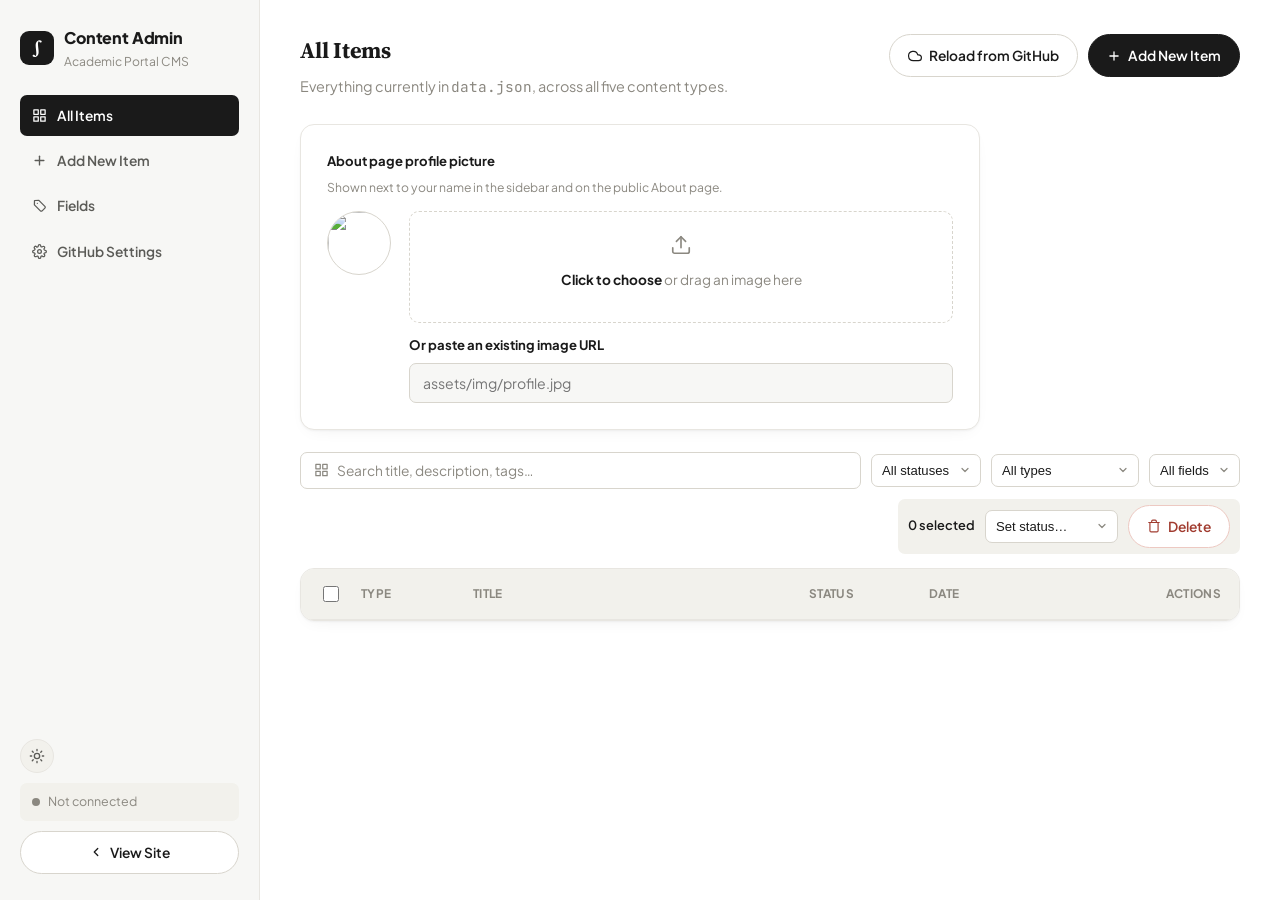
==== commit 25727599: "Add files via upload" ====
--- a/admin.html
+++ b/admin.html
@@ -500,12 +500,18 @@
               <input type="datetime-local" id="f-date">
             </div>
             <div class="field">
-              <label for="f-tags-input">Tags</label>
-              <div class="tag-input-row" id="tagInputRow">
-                <input type="text" id="f-tags-input" list="fieldsOfMathTagList" placeholder="Type a tag, press Enter">
-              </div>
-              <p class="hint">Include a Field of Mathematics tag (e.g. <span class="mono">ode</span>, <span class="mono">complex-analysis</span>) to make this item filterable by field.</p>
-            </div>
+              <label>Fields of Mathematics</label>
+              <div class="fields-picker" id="fieldsPicker"></div>
+              <p class="hint">Click to tag this item by field — select as many as apply. Drives the public Filters panel and the field badges shown on cards.</p>
+            </div>
+          </div>
+
+          <div class="field">
+            <label for="f-tags-input">Other tags</label>
+            <div class="tag-input-row" id="tagInputRow">
+              <input type="text" id="f-tags-input" list="fieldsOfMathTagList" placeholder="Type a tag, press Enter">
+            </div>
+            <p class="hint">Anything besides a Field of Mathematics — e.g. <span class="mono">guest-talk</span>, <span class="mono">exam-prep</span>, <span class="mono">cauchy-problem</span>.</p>
           </div>
 
           <div class="field" style="display:flex; gap:10px; margin-top:6px;">
@@ -588,11 +594,17 @@
   </div>
 
   <!-- ===================== COMMIT BAR ===================== -->
-  <div class="settings-card" id="commitBar" style="position:fixed; bottom:22px; left:50%; transform:translateX(-50%); display:none; z-index:150; padding:14px 18px; max-width:560px; width:calc(100% - 44px); align-items:center; gap:14px; flex-direction:row; justify-content:space-between;">
-    <span style="font-size:0.86rem; font-weight:600;" id="commitBarText">You have unsaved local changes.</span>
-    <div style="display:flex; gap:8px;">
-      <button class="btn" id="copyPayloadBtn"><svg aria-hidden="true"><use href="#i-copy"/></svg>Copy JSON</button>
-      <button class="btn btn-primary" id="commitBtn"><svg aria-hidden="true"><use href="#i-cloud"/></svg>Commit to GitHub</button>
+  <div class="settings-card" id="commitBar" style="position:fixed; bottom:22px; left:50%; transform:translateX(-50%); display:none; z-index:150; padding:14px 18px; max-width:560px; width:calc(100% - 44px); flex-direction:column; gap:10px;">
+    <div style="display:flex; align-items:center; gap:14px; justify-content:space-between;">
+      <span style="font-size:0.86rem; font-weight:600;" id="commitBarText">You have unsaved local changes.</span>
+      <div style="display:flex; gap:8px;">
+        <button class="btn" id="copyPayloadBtn"><svg aria-hidden="true"><use href="#i-copy"/></svg>Copy JSON</button>
+        <button class="btn btn-primary" id="commitBtn"><svg aria-hidden="true"><use href="#i-cloud"/></svg>Commit to GitHub</button>
+      </div>
+    </div>
+    <div class="commit-progress" id="commitProgress" hidden>
+      <div class="commit-progress-track"><div class="commit-progress-fill" id="commitProgressFill"></div></div>
+      <span class="commit-progress-label" id="commitProgressLabel"></span>
     </div>
   </div>
 
--- a/styles.css
+++ b/styles.css
@@ -217,6 +217,42 @@
 .filters-toggle-btn:hover { border-color: var(--accent); color: var(--ink); }
 .filters-toggle-btn.has-active { border-color: var(--accent); color: var(--accent-ink); background: var(--accent-bg); }
 .filters-toggle-btn svg { width: 14px; height: 14px; transition: transform 0.18s ease; }
+
+/* Feed toolbar: Filters toggle + Grid/Compact view switch, side by side */
+.feed-toolbar { display: flex; align-items: center; gap: 12px; margin: 2px 0 8px; }
+.feed-toolbar .filters-toggle-btn { margin: 0; }
+.view-mode-toggle { display: inline-flex; border: 1px solid var(--border-strong); border-radius: 999px; overflow: hidden; flex-shrink: 0; margin-left: auto; }
+.view-mode-toggle button {
+  display: flex; align-items: center; justify-content: center; width: 34px; height: 34px; border: none;
+  background: var(--bg); color: var(--ink-faint); cursor: pointer; transition: background 0.16s ease, color 0.16s ease;
+}
+.view-mode-toggle button:first-child { border-right: 1px solid var(--border-strong); }
+.view-mode-toggle button:hover { color: var(--ink); }
+.view-mode-toggle button.is-active { background: var(--ink); color: var(--bg); }
+[data-theme="dark"] .view-mode-toggle button.is-active { color: #171715; }
+.view-mode-toggle svg { width: 15px; height: 15px; }
+
+/* Compact list mode — dense scannable rows: Title, a single-line
+   description, the type/date kicker, nothing else. Toggled by adding
+   .is-compact to the feed container; every card's rich body (media,
+   question/solution, code, actions, tags, course cover) is hidden via
+   one broad rule rather than touching each card type individually. */
+.feed.is-compact .post-card {
+  display: flex; align-items: baseline; flex-wrap: wrap; column-gap: 14px; row-gap: 2px;
+  padding: 12px 20px; animation: none; opacity: 1;
+}
+.feed.is-compact .post-title { order: 1; flex: 1 1 auto; margin: 0; font-size: 0.96rem; line-height: 1.4; }
+.feed.is-compact .post-kicker { order: 2; margin: 0; flex-shrink: 0; font-size: 0.76rem; }
+.feed.is-compact .post-excerpt {
+  order: 3; flex: 1 1 100%; margin: 0; font-size: 0.84rem; color: var(--ink-faint);
+  display: -webkit-box; -webkit-line-clamp: 1; -webkit-box-orient: vertical; overflow: hidden;
+}
+.feed.is-compact .post-media, .feed.is-compact .question-block, .feed.is-compact .solution-panel,
+.feed.is-compact .post-actions, .feed.is-compact .code-wrap, .feed.is-compact .item-media-gallery,
+.feed.is-compact .course-cover, .feed.is-compact .tag-row, .feed.is-compact .course-meta-row,
+.feed.is-compact .more-btn {
+  display: none;
+}
 .filters-toggle-btn.is-open svg { transform: rotate(180deg); }
 .filters-toggle-btn .filter-count {
   display: inline-flex; align-items: center; justify-content: center; min-width: 17px; height: 17px;
@@ -259,6 +295,19 @@
 .post-kicker.k-code { color: var(--blue-ink); }
 .post-kicker.k-youtube { color: var(--red-ink); }
 .post-kicker.k-pdf { color: #a8712c; }
+
+/* -------------------------------------------------------------------
+   Word-break safety net — an unspaced test string, a long URL, or a
+   long filename must never spill past a card's border. Scoped to
+   actual prose/title containers only; code blocks and short labels
+   (dates, tags, badges) are deliberately excluded so they keep normal
+   word-boundary wrapping (or horizontal scroll, for code).
+   ------------------------------------------------------------------- */
+.post-title, .post-excerpt, .question-block, .solution-panel-body,
+.lesson-card h3, .lesson-desc, .course-detail-desc, .about-view .bio,
+.it-title, .it-desc, .live-preview {
+  overflow-wrap: anywhere; word-break: break-word; hyphens: auto;
+}
 
 .post-title { font-family: 'Source Serif 4', serif; font-size: 1.3rem; font-weight: 700; line-height: 1.3; letter-spacing: -0.01em; margin: 0 0 10px; }
 .post-excerpt { font-size: 0.96rem; color: var(--ink-soft); margin: 0; line-height: 1.65; }
@@ -359,7 +408,14 @@
   margin-top: 0;
 }
 .question-block blockquote, .solution-panel-body blockquote, .post-excerpt-readable blockquote, .course-detail-desc blockquote, .live-preview blockquote {
-  margin: 14px 0; padding: 2px 18px; border-left: 3px solid var(--accent); color: var(--ink-soft); font-style: italic;
+  position: relative; margin: 14px 0; padding: 10px 18px 10px 42px; border-left: 3px solid var(--accent); background: var(--accent-bg);
+  border-radius: 0 var(--r-sm) var(--r-sm) 0; color: var(--ink-soft); font-style: italic;
+}
+.question-block blockquote::before, .solution-panel-body blockquote::before, .post-excerpt-readable blockquote::before, .course-detail-desc blockquote::before, .live-preview blockquote::before {
+  content: ''; position: absolute; left: 16px; top: 13px; width: 16px; height: 16px; background-color: var(--accent); opacity: 0.55;
+  -webkit-mask-image: url("data:image/svg+xml,%3Csvg xmlns='http://www.w3.org/2000/svg' viewBox='0 0 24 24'%3E%3Cpath d='M7 5c-2.5 1.5-4 4-4 7.5S4.5 19 7 19v-3c-1 0-2-1-2-2.5S6 11 8 11V5H7zm10 0c-2.5 1.5-4 4-4 7.5S17.5 19 20 19v-3c-1 0-2-1-2-2.5s1-2.5 3-2.5V5h-1z'/%3E%3C/svg%3E");
+  mask-image: url("data:image/svg+xml,%3Csvg xmlns='http://www.w3.org/2000/svg' viewBox='0 0 24 24'%3E%3Cpath d='M7 5c-2.5 1.5-4 4-4 7.5S4.5 19 7 19v-3c-1 0-2-1-2-2.5S6 11 8 11V5H7zm10 0c-2.5 1.5-4 4-4 7.5S17.5 19 20 19v-3c-1 0-2-1-2-2.5s1-2.5 3-2.5V5h-1z'/%3E%3C/svg%3E");
+  -webkit-mask-size: contain; mask-size: contain; -webkit-mask-repeat: no-repeat; mask-repeat: no-repeat;
 }
 .question-block ul, .solution-panel-body ul, .post-excerpt-readable ul, .course-detail-desc ul, .live-preview ul,
 .question-block ol, .solution-panel-body ol, .post-excerpt-readable ol, .course-detail-desc ol, .live-preview ol {
@@ -582,6 +638,7 @@
 .item-row .it-actions { display: flex; gap: 8px; justify-content: flex-end; }
 .item-row .it-check { display: flex; align-items: center; }
 .item-row .it-check input, #selectAllItems { width: 16px; height: 16px; cursor: pointer; accent-color: var(--accent); }
+.item-row .it-date { font-size: 0.8rem; color: var(--ink-faint); white-space: nowrap; }
 
 /* Admin list toolbar — search + status/type/field filters + bulk actions */
 .admin-list-toolbar { display: flex; flex-wrap: wrap; gap: 10px; align-items: center; margin-bottom: 14px; }
@@ -626,11 +683,26 @@
   .admin-nav { flex-direction: row; }
   .admin-sidebar-footer { display: none; }
   .admin-main { padding: 24px 18px 60px; }
-  .item-row { grid-template-columns: 24px 1fr; gap: 6px; }
+
+  /* Item list rows: grid tracks that work at desktop widths force
+     later cells into earlier, too-narrow columns once the track count
+     drops to two — that's what was squashing badges into the
+     checkbox's 24px column and wrapping dates letter-by-letter.
+     Flex-wrap with an explicit order avoids that entirely. */
   .item-row.item-head { display: none; }
-  .item-row .it-actions { justify-content: flex-start; grid-column: 1 / -1; }
-  .item-row .status-pill { grid-column: 2; }
-}
+  .item-row {
+    display: flex; flex-wrap: wrap; align-items: center; column-gap: 10px; row-gap: 6px; padding: 14px 16px;
+  }
+  .item-row .it-check { order: 1; }
+  .item-row .it-type { order: 2; }
+  .item-row .it-statuswrap { order: 3; margin-left: auto; }
+  .item-row .it-titlewrap { order: 4; flex: 1 1 100%; min-width: 0; }
+  .item-row .it-date { order: 5; }
+  .item-row .it-actions { order: 6; margin-left: auto; justify-content: flex-start; }
+  .item-row .it-desc { max-width: 100%; }
+}
+
+
 
 .type-fields { display: none; }
 .type-fields.is-active { display: block; }
@@ -736,6 +808,19 @@
 .tag-chip button { border: none; background: transparent; color: inherit; cursor: pointer; display: flex; padding: 0; }
 .tag-chip button svg { width: 11px; height: 11px; }
 
+/* Fields of Mathematics multi-select — toggle chips reading/writing
+   directly into the same tags array the public AND-filter uses, so a
+   field selected here shows up as a filter option and a card badge
+   with no separate schema. */
+.fields-picker { display: flex; flex-wrap: wrap; gap: 8px; padding: 8px; border: 1px solid var(--border-strong); border-radius: var(--r-sm); background: var(--bg-sunk); min-height: 44px; }
+.field-chip {
+  display: inline-flex; align-items: center; border-radius: 999px; padding: 6px 13px; font-size: 0.78rem; font-weight: 600;
+  border: 1px solid var(--border-strong); background: var(--card); color: var(--ink-soft); cursor: pointer;
+  transition: background 0.14s ease, border-color 0.14s ease, color 0.14s ease;
+}
+.field-chip:hover { border-color: var(--accent); color: var(--ink); }
+.field-chip.is-active { background: var(--accent); border-color: var(--accent); color: #fff; }
+
 .story-images-list { display: flex; flex-direction: column; gap: 10px; }
 .story-image-row {
   display: grid; grid-template-columns: 1fr 150px auto; gap: 8px; align-items: start;
@@ -758,6 +843,14 @@
 .code-block-admin { background: var(--code-bg); color: var(--code-ink); border-radius: var(--r-md); padding: 18px; font-family: 'JetBrains Mono', monospace; font-size: 0.78rem; overflow-x: auto; white-space: pre; max-height: 420px; overflow-y: auto; }
 
 .toast-stack { position: fixed; bottom: 22px; right: 22px; display: flex; flex-direction: column; gap: 10px; z-index: 200; width: min(340px, calc(100vw - 44px)); }
+
+/* Commit progress — a determinate step counter ("N of M files") rather
+   than a fake byte-level bar, since the GitHub REST API this admin
+   panel talks to doesn't expose real upload progress. */
+.commit-progress { display: flex; align-items: center; gap: 10px; }
+.commit-progress-track { flex: 1; height: 6px; border-radius: 999px; background: var(--pill); overflow: hidden; }
+.commit-progress-fill { height: 100%; width: 0%; background: var(--accent); border-radius: 999px; transition: width 0.25s ease; }
+.commit-progress-label { font-size: 0.76rem; color: var(--ink-faint); white-space: nowrap; flex-shrink: 0; }
 .toast { display: flex; align-items: flex-start; gap: 10px; padding: 13px 15px; border-radius: var(--r-md); background: var(--card); border: 1px solid var(--border-strong); box-shadow: var(--shadow-hover); font-size: 0.85rem; color: var(--ink); animation: toast-in 0.22s ease; }
 @keyframes toast-in { from { opacity: 0; transform: translateY(8px); } to { opacity: 1; transform: translateY(0); } }
 .toast svg { width: 17px; height: 17px; flex-shrink: 0; margin-top: 1px; }
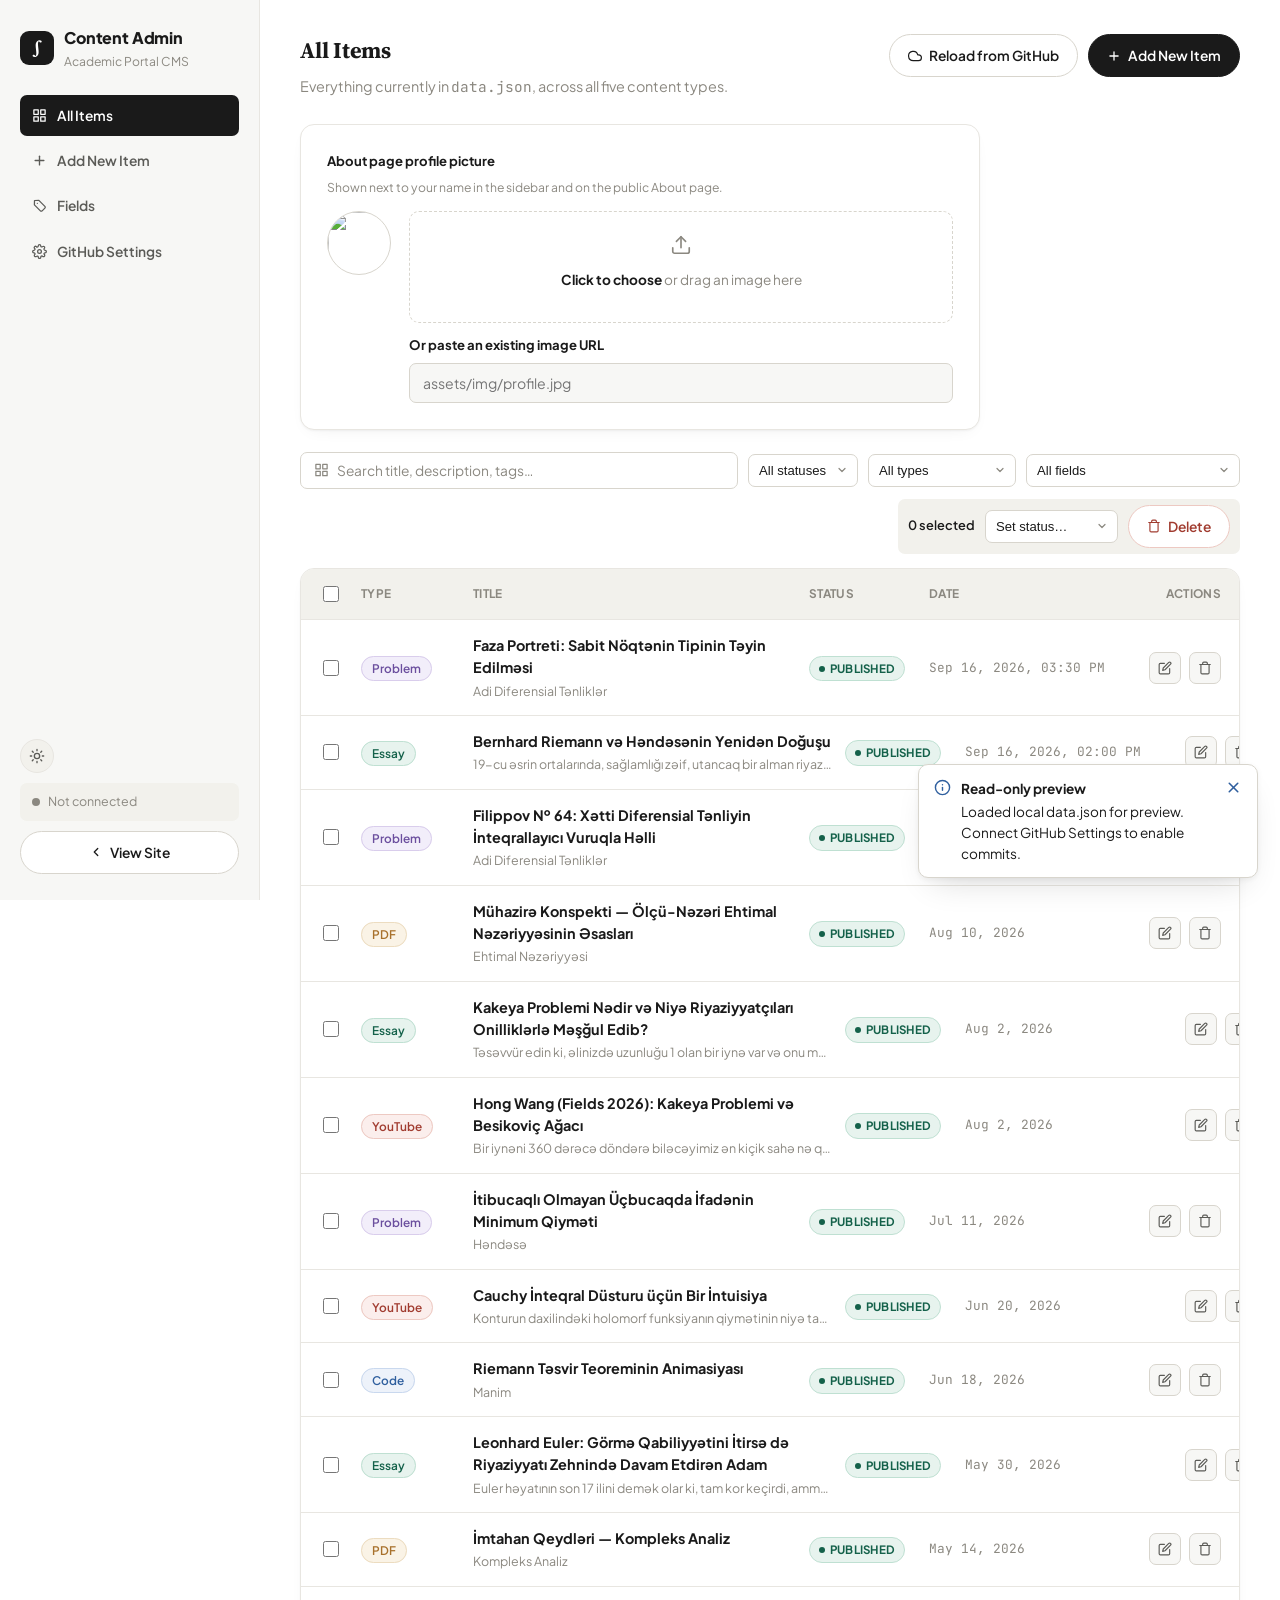
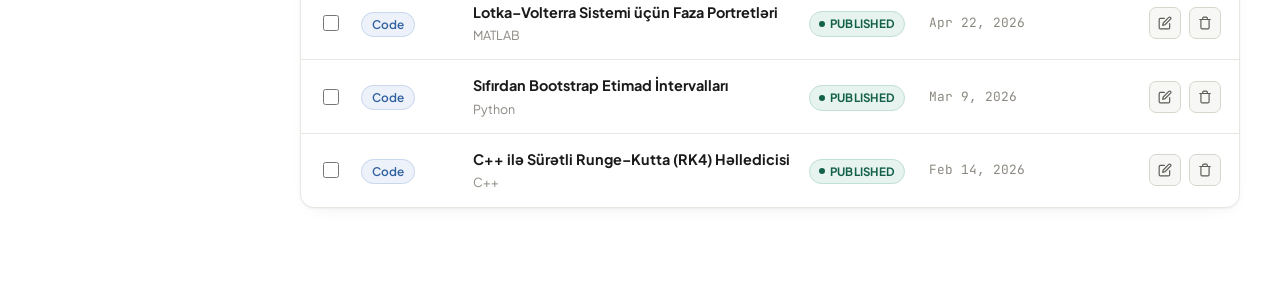
==== commit c8336e13: "Add files via upload" ====
--- a/admin.html
+++ b/admin.html
@@ -45,7 +45,7 @@
       <symbol id="i-underline" viewBox="0 0 24 24" fill="none" stroke="currentColor" stroke-width="2" stroke-linecap="round" stroke-linejoin="round"><path d="M6 3v7a6 6 0 0 0 12 0V3"/><line x1="4" y1="21" x2="20" y2="21"/></symbol>
       <symbol id="i-strike" viewBox="0 0 24 24" fill="none" stroke="currentColor" stroke-width="2" stroke-linecap="round" stroke-linejoin="round"><path d="M16 4.5c-1-1-2.5-1.5-4-1.5-2.5 0-4.5 1.5-4.5 3.5S9.5 10 12 10s4.5 1.5 4.5 4-2 3.5-4.5 3.5c-1.5 0-3-.5-4-1.5"/><line x1="3" y1="12" x2="21" y2="12"/></symbol>
       <symbol id="i-code-inline" viewBox="0 0 24 24" fill="none" stroke="currentColor" stroke-width="2" stroke-linecap="round" stroke-linejoin="round"><polyline points="9 8 4 12.5 9 17"/><polyline points="15 8 20 12.5 15 17"/></symbol>
-      <symbol id="i-quote" viewBox="0 0 24 24" fill="currentColor"><path d="M7 5c-2.5 1.5-4 4-4 7.5S4.5 19 7 19v-3c-1 0-2-1-2-2.5S6 11 8 11V5H7zm10 0c-2.5 1.5-4 4-4 7.5S17.5 19 20 19v-3c-1 0-2-1-2-2.5s1-2.5 3-2.5V5h-1z"/></symbol>
+      <symbol id="i-quote" viewBox="0 0 24 24" fill="currentColor"><path d="M3 21c3 0 7-1 7-8V5c0-1.25-.756-2.017-2-2H4c-1.25 0-2 .75-2 1.972V11c0 1.25.75 2 2 2h.75c0 2.25-.15 4-3.75 4Z"/><path d="M15 21c3 0 7-1 7-8V5c0-1.25-.757-2.017-2-2h-4c-1.25 0-2 .75-2 1.972V11c0 1.25.75 2 2 2h.75c0 2.25-.15 4-3.75 4Z"/></symbol>
       <symbol id="i-list-ul" viewBox="0 0 24 24" fill="none" stroke="currentColor" stroke-width="2" stroke-linecap="round" stroke-linejoin="round"><line x1="9" y1="6" x2="20" y2="6"/><line x1="9" y1="12" x2="20" y2="12"/><line x1="9" y1="18" x2="20" y2="18"/><circle cx="4.5" cy="6" r="1.2" fill="currentColor" stroke="none"/><circle cx="4.5" cy="12" r="1.2" fill="currentColor" stroke="none"/><circle cx="4.5" cy="18" r="1.2" fill="currentColor" stroke="none"/></symbol>
       <symbol id="i-list-ol" viewBox="0 0 24 24" fill="none" stroke="currentColor" stroke-width="2" stroke-linecap="round" stroke-linejoin="round"><line x1="10" y1="6" x2="20" y2="6"/><line x1="10" y1="12" x2="20" y2="12"/><line x1="10" y1="18" x2="20" y2="18"/><text x="2.5" y="8.5" font-size="7" fill="currentColor" stroke="none" font-family="sans-serif">1</text><text x="2.5" y="14.5" font-size="7" fill="currentColor" stroke="none" font-family="sans-serif">2</text><text x="2.5" y="20.5" font-size="7" fill="currentColor" stroke="none" font-family="sans-serif">3</text></symbol>
       <symbol id="i-hr" viewBox="0 0 24 24" fill="none" stroke="currentColor" stroke-width="2" stroke-linecap="round" stroke-linejoin="round"><line x1="4" y1="12" x2="20" y2="12"/></symbol>
@@ -240,15 +240,9 @@
           <input type="hidden" id="f-id">
           <input type="hidden" id="f-sourcetype">
 
-          <!-- Fields of Mathematics — pre-defined suggestions used by the "Field of Mathematics"
-               text input (Azerbaijani/English course names) and by the tag input below. -->
-          <datalist id="fieldsOfMathList">
-            <option value="Algebra"><option value="Complex Analysis"><option value="Geometry">
-            <option value="Lebesgue Integral & Measure"><option value="Mathematical Logic">
-            <option value="Mathematical Statistics"><option value="Numerical Analysis">
-            <option value="ODE"><option value="PDE"><option value="Probability">
-            <option value="Real Analysis"><option value="Topology">
-          </datalist>
+          <!-- Field-of-Mathematics slugs, used by the "Other tags" free-text
+               input's suggestions (the Fields themselves are chosen via the
+               multi-select picker below, not typed here). -->
           <datalist id="fieldsOfMathTagList">
             <option value="algebra"><option value="complex-analysis"><option value="geometry">
             <option value="lebesgue-integral-and-measure"><option value="mathematical-logic">
@@ -296,11 +290,6 @@
           <!-- Problem fields -->
           <div class="type-fields" data-type-fields="problem">
             <div class="field">
-              <label for="f-course-problem">Field of Mathematics</label>
-              <input type="text" id="f-course-problem" list="fieldsOfMathList" placeholder="e.g. Adi Diferensial Tənliklər">
-              <p class="hint">Pick a pre-defined field from the list, or type your own.</p>
-            </div>
-            <div class="field">
               <label for="f-question">Question (LaTeX + text — wrap math in $...$ or $$...$$)</label>
               <div class="split-editor" data-textarea="f-question" data-preview="questionPreview">
                 <div class="split-editor-toolbar" data-toolbar="full"></div>
@@ -434,10 +423,6 @@
               <label for="f-pdf-thumb">Thumbnail URL</label>
               <input type="text" id="f-pdf-thumb" placeholder="assets/img/my-notes-cover.jpg">
             </div>
-            <div class="field">
-              <label for="f-course-pdf">Field of Mathematics</label>
-              <input type="text" id="f-course-pdf" list="fieldsOfMathList" placeholder="e.g. Kompleks Analiz">
-            </div>
           </div>
 
           <!-- Course / Playlist fields -->
@@ -464,10 +449,6 @@
             <div class="field">
               <label for="f-course-cover-url">Cover thumbnail URL</label>
               <input type="text" id="f-course-cover-url" placeholder="assets/img/course-cover.jpg">
-            </div>
-            <div class="field">
-              <label for="f-course-field">Field of Mathematics</label>
-              <input type="text" id="f-course-field" list="fieldsOfMathList" placeholder="e.g. Mathematical Logic">
             </div>
 
             <div class="field" style="margin-top:22px;">
--- a/styles.css
+++ b/styles.css
@@ -413,8 +413,8 @@
 }
 .question-block blockquote::before, .solution-panel-body blockquote::before, .post-excerpt-readable blockquote::before, .course-detail-desc blockquote::before, .live-preview blockquote::before {
   content: ''; position: absolute; left: 16px; top: 13px; width: 16px; height: 16px; background-color: var(--accent); opacity: 0.55;
-  -webkit-mask-image: url("data:image/svg+xml,%3Csvg xmlns='http://www.w3.org/2000/svg' viewBox='0 0 24 24'%3E%3Cpath d='M7 5c-2.5 1.5-4 4-4 7.5S4.5 19 7 19v-3c-1 0-2-1-2-2.5S6 11 8 11V5H7zm10 0c-2.5 1.5-4 4-4 7.5S17.5 19 20 19v-3c-1 0-2-1-2-2.5s1-2.5 3-2.5V5h-1z'/%3E%3C/svg%3E");
-  mask-image: url("data:image/svg+xml,%3Csvg xmlns='http://www.w3.org/2000/svg' viewBox='0 0 24 24'%3E%3Cpath d='M7 5c-2.5 1.5-4 4-4 7.5S4.5 19 7 19v-3c-1 0-2-1-2-2.5S6 11 8 11V5H7zm10 0c-2.5 1.5-4 4-4 7.5S17.5 19 20 19v-3c-1 0-2-1-2-2.5s1-2.5 3-2.5V5h-1z'/%3E%3C/svg%3E");
+  -webkit-mask-image: url("data:image/svg+xml,%3Csvg xmlns='http://www.w3.org/2000/svg' viewBox='0 0 24 24'%3E%3Cpath d='M3 21c3 0 7-1 7-8V5c0-1.25-.756-2.017-2-2H4c-1.25 0-2 .75-2 1.972V11c0 1.25.75 2 2 2h.75c0 2.25-.15 4-3.75 4Z'/%3E%3Cpath d='M15 21c3 0 7-1 7-8V5c0-1.25-.757-2.017-2-2h-4c-1.25 0-2 .75-2 1.972V11c0 1.25.75 2 2 2h.75c0 2.25-.15 4-3.75 4Z'/%3E%3C/svg%3E");
+  mask-image: url("data:image/svg+xml,%3Csvg xmlns='http://www.w3.org/2000/svg' viewBox='0 0 24 24'%3E%3Cpath d='M3 21c3 0 7-1 7-8V5c0-1.25-.756-2.017-2-2H4c-1.25 0-2 .75-2 1.972V11c0 1.25.75 2 2 2h.75c0 2.25-.15 4-3.75 4Z'/%3E%3Cpath d='M15 21c3 0 7-1 7-8V5c0-1.25-.757-2.017-2-2h-4c-1.25 0-2 .75-2 1.972V11c0 1.25.75 2 2 2h.75c0 2.25-.15 4-3.75 4Z'/%3E%3C/svg%3E");
   -webkit-mask-size: contain; mask-size: contain; -webkit-mask-repeat: no-repeat; mask-repeat: no-repeat;
 }
 .question-block ul, .solution-panel-body ul, .post-excerpt-readable ul, .course-detail-desc ul, .live-preview ul,
@@ -500,21 +500,30 @@
   .app-shell { flex-direction: column; }
   .sidebar {
     position: sticky; top: 0; width: 100%; height: auto; flex-direction: row; align-items: center;
-    overflow-x: auto; overflow-y: visible; padding: 12px 14px; gap: 10px; z-index: 20; background: var(--bg);
+    overflow-x: auto; overflow-y: visible; padding: 10px 14px; gap: 0.75rem; z-index: 20; background: var(--bg);
     border-right: none; border-bottom: 1px solid var(--border);
+    scrollbar-width: none; -ms-overflow-style: none; -webkit-overflow-scrolling: touch;
   }
-  .brand-mark-row { padding: 0; }
-  .mobile-search-toggle { display: inline-flex; }
+  .sidebar::-webkit-scrollbar { display: none; }
+  .brand-mark-row { padding: 0; flex-shrink: 0; gap: 0.75rem; }
+  .brand-mark { flex-shrink: 0; }
+  .mobile-search-toggle { display: inline-flex; flex-shrink: 0; }
   .search-field {
     display: none; position: absolute; left: 0; right: 0; top: 100%; z-index: 25; padding: 10px 14px;
     background: var(--bg); border-bottom: 1px solid var(--border);
   }
   .search-field.is-open { display: block; }
-  .side-nav { flex-direction: row; gap: 4px; }
-  .side-nav-btn { white-space: nowrap; padding: 8px 12px; }
+  .side-nav {
+    flex-direction: row; flex-shrink: 0; gap: 0.75rem; padding-left: 0.75rem;
+    border-left: 1px solid var(--border);
+  }
+  .side-nav-btn { white-space: nowrap; padding: 8px; flex-shrink: 0; }
   .side-nav-btn span.label-text { display: none; }
   .sidebar-spacer { display: none; }
-  .about-block { border-top: none; padding-top: 0; display: flex; align-items: center; }
+  .about-block {
+    border-top: none; padding: 0 0 0 0.75rem; display: flex; align-items: center; flex-shrink: 0;
+    border-left: 1px solid var(--border); margin-left: auto;
+  }
   .about-block-head { padding: 6px; }
   .about-name, .about-role { display: none; }
   .social-icons { display: none; }
